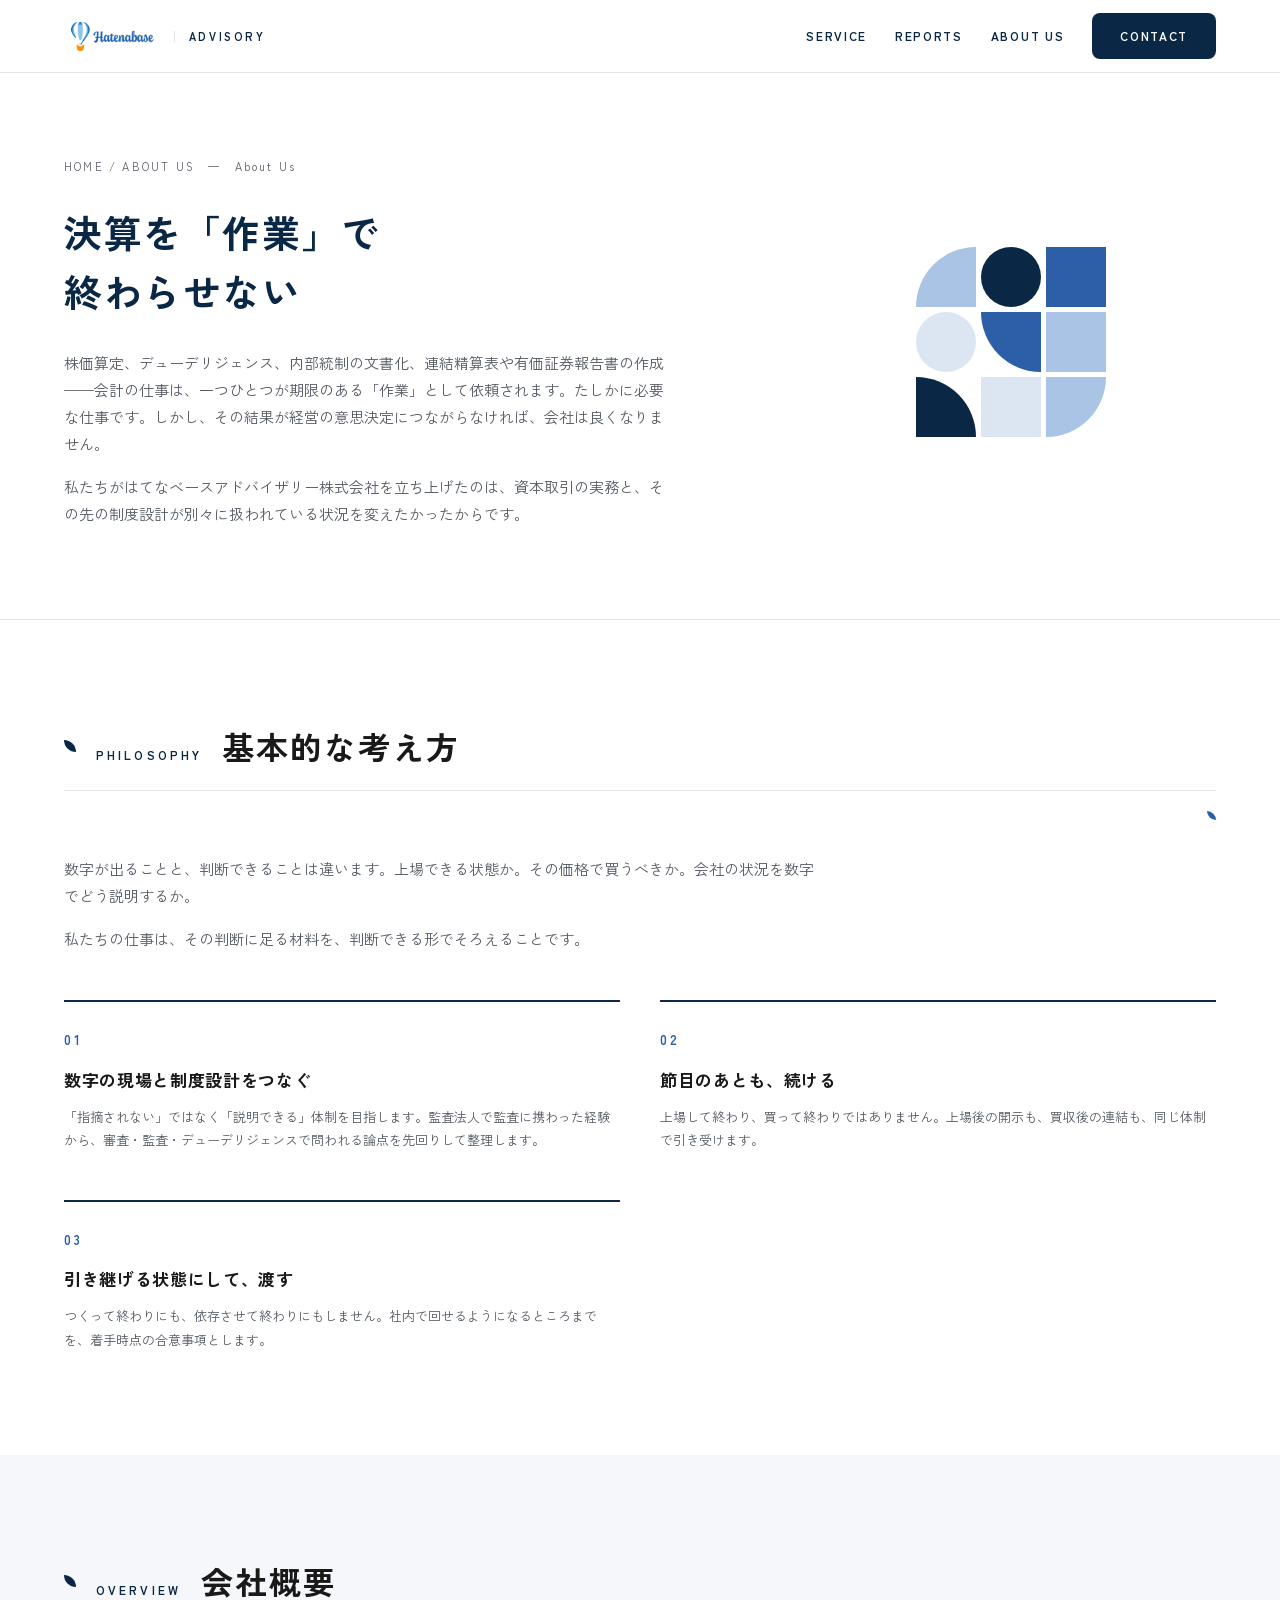
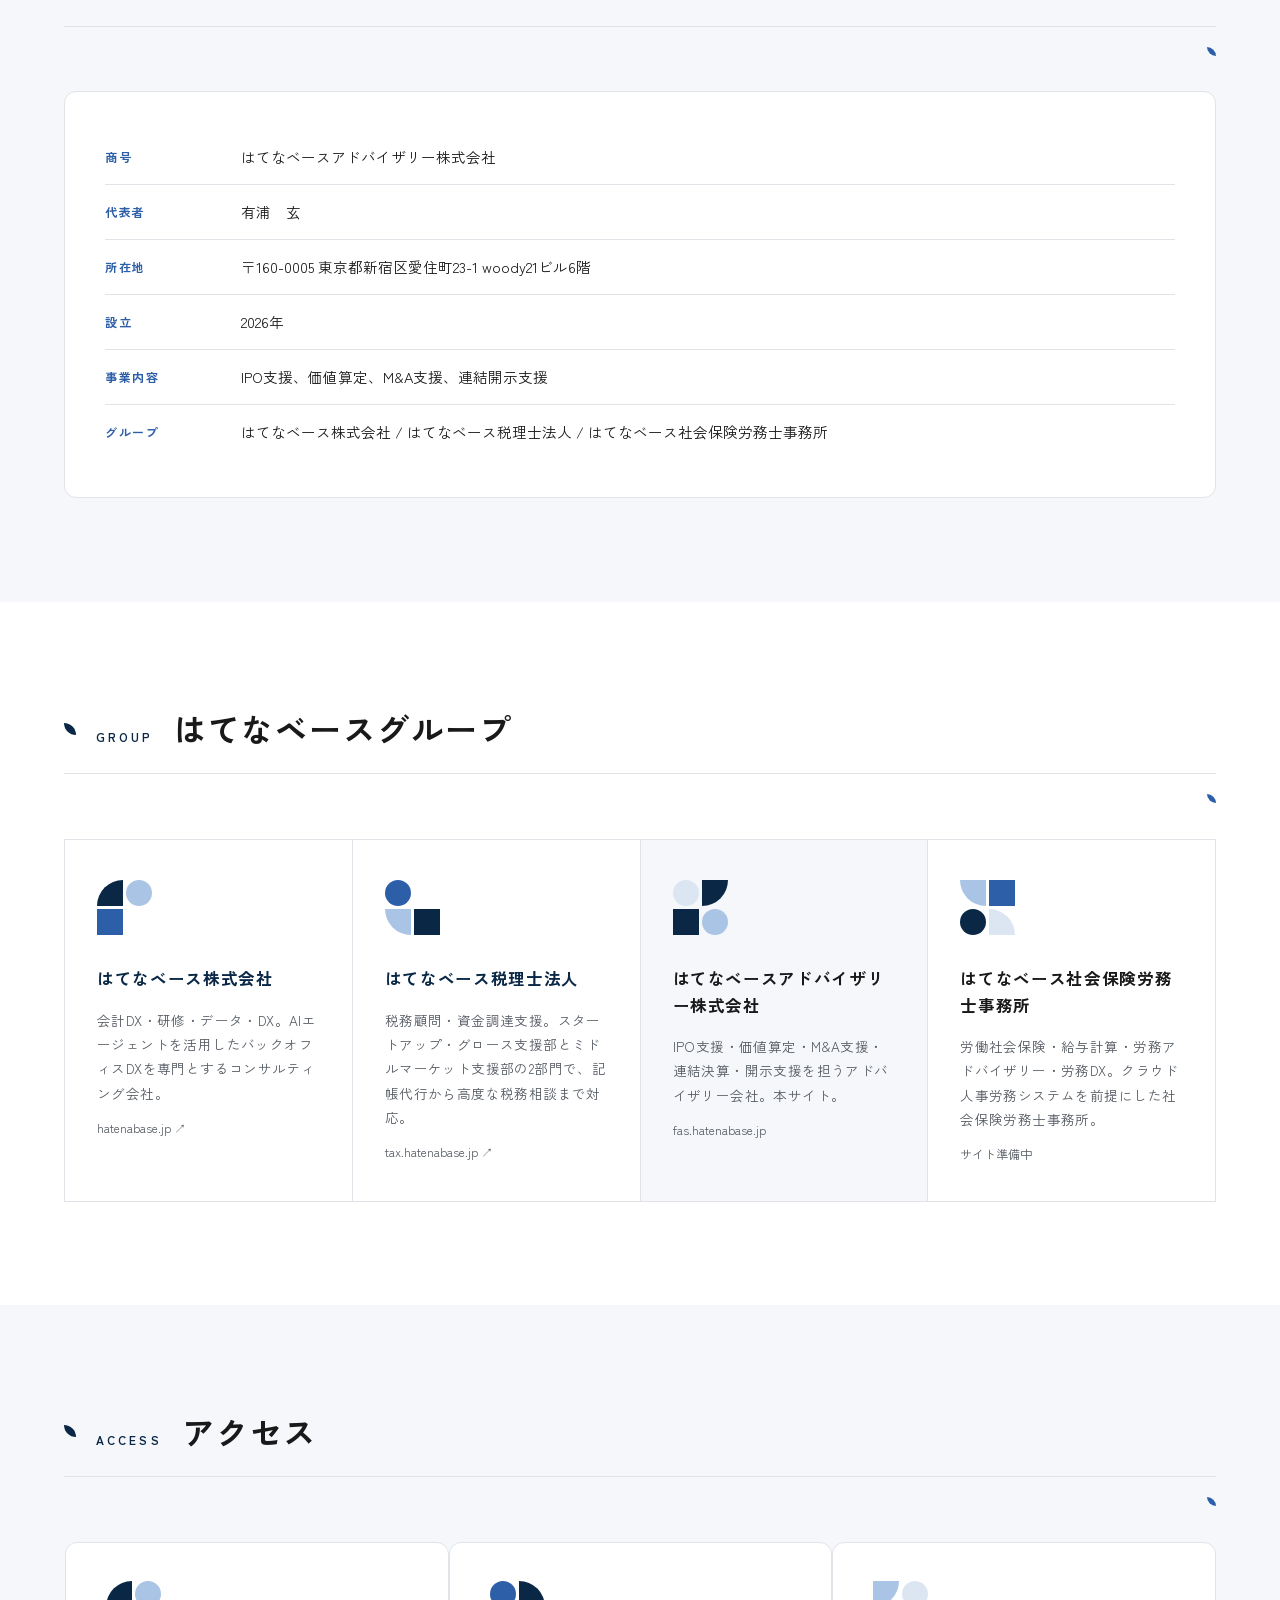
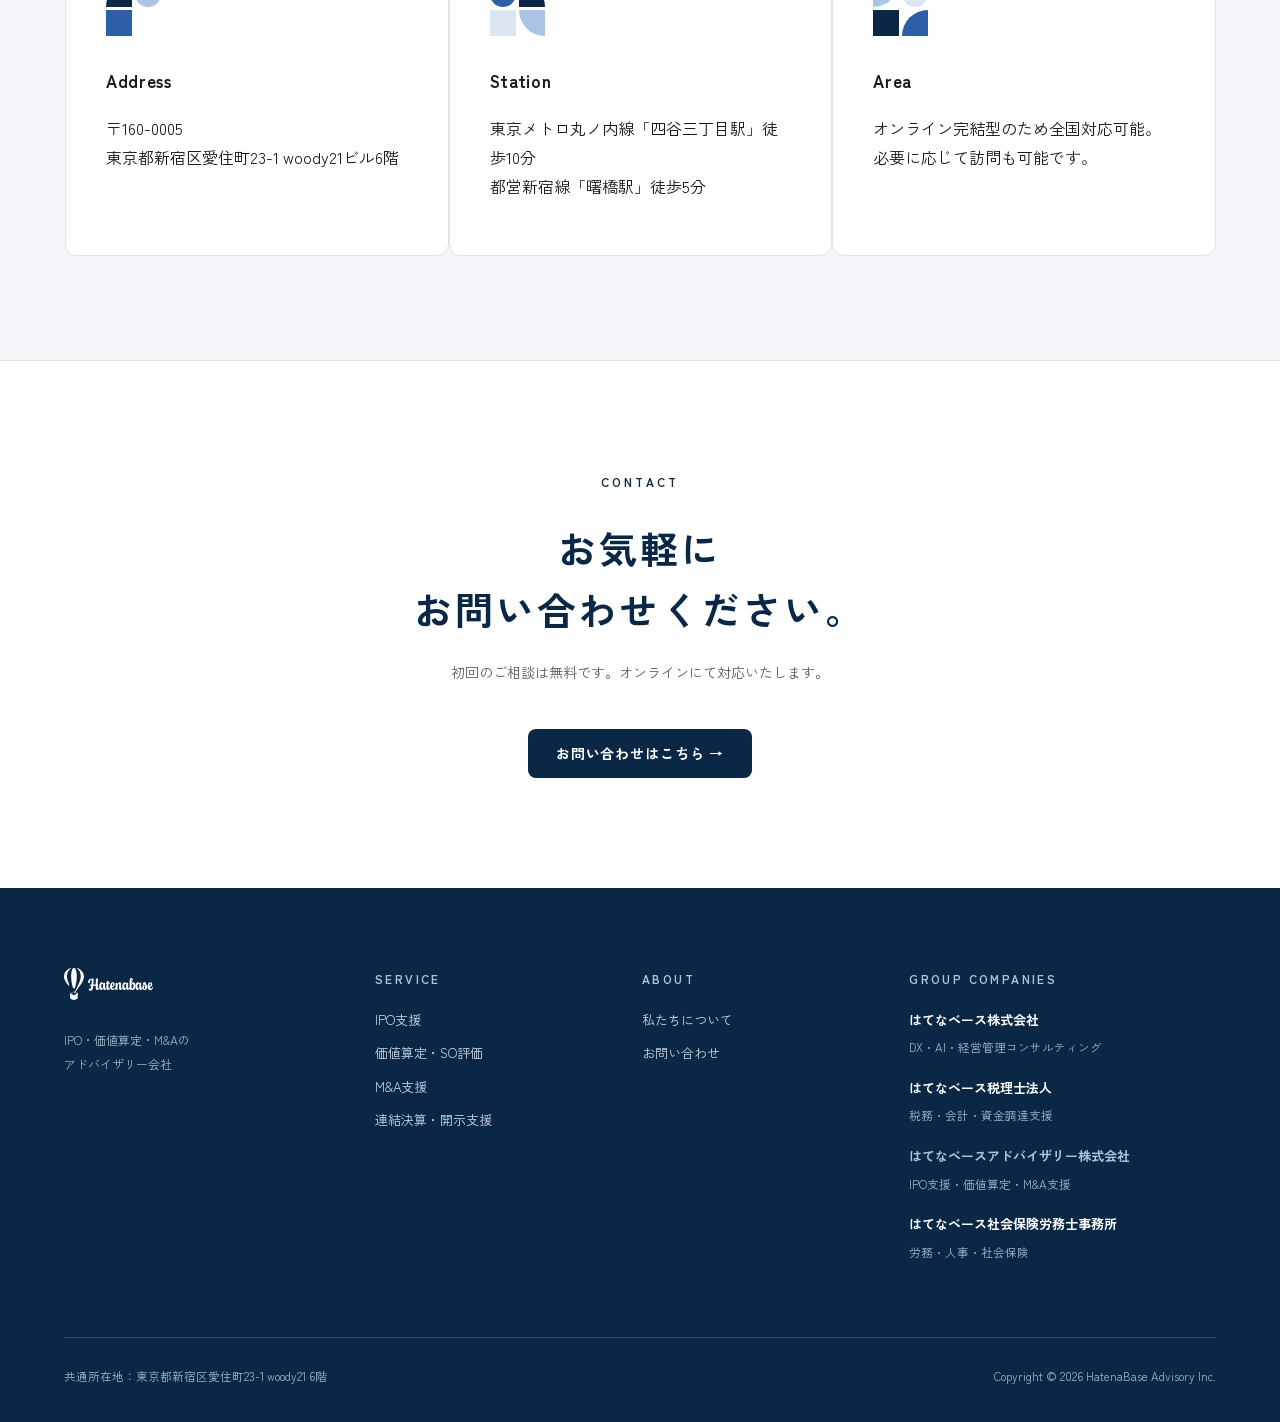
==== about-us.html @ 90e1de5c "feat: 有浦さんフィードバック反映（4サービスライン・連結決算・会社概要・基本的な考え方）" ====
<!DOCTYPE html>
<html lang="ja">
<head>
  <meta charset="UTF-8">
  <meta name="viewport" content="width=device-width, initial-scale=1.0">
  <meta name="robots" content="noindex,nofollow">
  <link rel="icon" type="image/png" sizes="32x32" href="assets/favicon-32.png">
  <link rel="icon" type="image/png" sizes="192x192" href="assets/favicon-192.png">
  <link rel="apple-touch-icon" href="assets/apple-touch-icon.png">
  <title>私たちについて｜はてなベースアドバイザリー株式会社</title>
  <meta name="description" content="はてなベースアドバイザリー株式会社の基本的な考え方・会社概要・グループ構成。決算を「作業」で終わらせず、数字の現場と制度設計をつなぐアドバイザリー会社です。">
  <link rel="preconnect" href="https://fonts.googleapis.com">
  <link rel="preconnect" href="https://fonts.gstatic.com" crossorigin>
  <link href="https://fonts.googleapis.com/css2?family=Zen+Kaku+Gothic+New:wght@400;500;700&display=swap" rel="stylesheet">
  <link rel="stylesheet" href="assets/tax-geo.css">
  <link rel="stylesheet" href="assets/fas.css">
</head>
<body>
<a class="skip" href="#main">本文へスキップ</a>
<header class="hd"><div class="wrap hdw"><a class="hbrand" href="top.html"><img class="hlogo" src="assets/images/hatenabase-logo.png" alt="Hatenabase"><span class="hsub">ADVISORY</span></a><nav class="nav"><a href="service.html">SERVICE</a><a href="/reports/">REPORTS</a><a href="about-us.html">ABOUT US</a><a class="cta" href="contact.html">CONTACT</a></nav></div></header>
<main id="main">
<section class="phero"><div class="wrap pherog"><div><div class="crumb">HOME / ABOUT US　—　About Us</div><h1>決算を「作業」で<br>終わらせない</h1><p>株価算定、デューデリジェンス、内部統制の文書化、連結精算表や有価証券報告書の作成——会計の仕事は、一つひとつが期限のある「作業」として依頼されます。たしかに必要な仕事です。しかし、その結果が経営の意思決定につながらなければ、会社は良くなりません。</p><p style="margin-bottom:0">私たちがはてなベースアドバイザリー株式会社を立ち上げたのは、資本取引の実務と、その先の制度設計が別々に扱われている状況を変えたかったからです。</p></div><div class="art3"><i class="s tl"></i><i class="n o"></i><i class="b"></i><i class="p o"></i><i class="b bl"></i><i class="s"></i><i class="n tr"></i><i class="p"></i><i class="s br"></i></div></div></section>

<section class="sec" id="philosophy"><div class="wrap"><div class="sh"><span class="leaf"></span><span class="en">PHILOSOPHY</span><h2>基本的な考え方</h2><span class="rleaf"></span></div><p class="lead" style="margin-bottom:16px">数字が出ることと、判断できることは違います。上場できる状態か。その価格で買うべきか。会社の状況を数字でどう説明するか。</p><p class="lead">私たちの仕事は、その判断に足る材料を、判断できる形でそろえることです。</p><div class="flgrid g2"><div class="fl"><div class="fln">01</div><h3>数字の現場と制度設計をつなぐ</h3><p>「指摘されない」ではなく「説明できる」体制を目指します。監査法人で監査に携わった経験から、審査・監査・デューデリジェンスで問われる論点を先回りして整理します。</p></div><div class="fl"><div class="fln">02</div><h3>節目のあとも、続ける</h3><p>上場して終わり、買って終わりではありません。上場後の開示も、買収後の連結も、同じ体制で引き受けます。</p></div><div class="fl"><div class="fln">03</div><h3>引き継げる状態にして、渡す</h3><p>つくって終わりにも、依存させて終わりにもしません。社内で回せるようになるところまでを、着手時点の合意事項とします。</p></div></div></div></section>

<section class="sec secsub" id="overview"><div class="wrap">
<div class="sh"><span class="leaf"></span><span class="en">OVERVIEW</span><h2>会社概要</h2><span class="rleaf"></span></div>
<div class="tk"><dl class="ovl">
<div><dt>商号</dt><dd>はてなベースアドバイザリー株式会社</dd></div>
<div><dt>代表者</dt><dd>有浦　玄</dd></div>
<div><dt>所在地</dt><dd>〒160-0005 東京都新宿区愛住町23-1 woody21ビル6階</dd></div>
<div><dt>設立</dt><dd>2026年</dd></div>
<div><dt>事業内容</dt><dd>IPO支援、価値算定、M&amp;A支援、連結開示支援</dd></div>
<div><dt>グループ</dt><dd>はてなベース株式会社 / はてなベース税理士法人 / はてなベース社会保険労務士事務所</dd></div>
</dl></div>
</div></section>

<section class="sec" id="group"><div class="wrap"><div class="sh"><span class="leaf"></span><span class="en">GROUP</span><h2>はてなベースグループ</h2><span class="rleaf"></span></div><div class="fgrid"><a class="fc" href="https://hatenabase.jp/" target="_blank" rel="noopener"><span class="geo"><i class="n tl"></i><i class="s o"></i><i class="b"></i><i></i></span><h3>はてなベース株式会社</h3><p>会計DX・研修・データ・DX。AIエージェントを活用したバックオフィスDXを専門とするコンサルティング会社。</p><span class="note">hatenabase.jp ↗</span></a><a class="fc" href="https://tax.hatenabase.jp/" target="_blank" rel="noopener"><span class="geo"><i class="b o"></i><i></i><i class="s bl"></i><i class="n"></i></span><h3>はてなベース税理士法人</h3><p>税務顧問・資金調達支援。スタートアップ・グロース支援部とミドルマーケット支援部の2部門で、記帳代行から高度な税務相談まで対応。</p><span class="note">tax.hatenabase.jp ↗</span></a><div class="fc" style="background:var(--sub)"><span class="geo"><i class="p o"></i><i class="n br"></i><i class="n"></i><i class="s o"></i></span><h3>はてなベースアドバイザリー株式会社</h3><p>IPO支援・価値算定・M&amp;A支援・連結決算・開示支援を担うアドバイザリー会社。本サイト。</p><span class="note">fas.hatenabase.jp</span></div><div class="fc"><span class="geo"><i class="s bl"></i><i class="b"></i><i class="n o"></i><i class="p tr"></i></span><h3>はてなベース社会保険労務士事務所</h3><p>労働社会保険・給与計算・労務アドバイザリー・労務DX。クラウド人事労務システムを前提にした社会保険労務士事務所。</p><span class="note">サイト準備中</span></div></div></div></section>

<section class="sec secsub" id="access"><div class="wrap">
<div class="sh"><span class="leaf"></span><span class="en">ACCESS</span><h2>アクセス</h2><span class="rleaf"></span></div>
<div class="agrid">
<div class="tk"><span class="geo"><i class="n tl"></i><i class="s o"></i><i class="b"></i><i></i></span><h3>Address</h3><p>〒160-0005<br>東京都新宿区愛住町23-1 woody21ビル6階</p></div>
<div class="tk"><span class="geo"><i class="b o"></i><i class="n tr"></i><i class="p"></i><i class="s bl"></i></span><h3>Station</h3><p>東京メトロ丸ノ内線「四谷三丁目駅」徒歩10分<br>都営新宿線「曙橋駅」徒歩5分</p></div>
<div class="tk"><span class="geo"><i class="s br"></i><i class="p o"></i><i class="n"></i><i class="b tl"></i></span><h3>Area</h3><p>オンライン完結型のため全国対応可能。必要に応じて訪問も可能です。</p></div>
</div>
</div></section>

<section class="cband" id="contact" style="border-top:1px solid var(--line)"><span class="en">CONTACT</span><h2>お気軽に<br>お問い合わせください。</h2><p>初回のご相談は無料です。オンラインにて対応いたします。</p><a class="cta" href="contact.html">お問い合わせはこちら →</a></section>
</main>
<footer class="ft"><div class="wrap"><div class="ftg"><div><img class="ftlogo" src="assets/images/hatenabase-logo-white.svg" alt="Hatenabase"><div class="ftsub">IPO・価値算定・M&amp;Aの<br>アドバイザリー会社</div></div><div><div class="fth">SERVICE</div><div class="ftcol"><a href="service.html#ipo">IPO支援</a><a href="service.html#valuation">価値算定・SO評価</a><a href="service.html#ma">M&amp;A支援</a><a href="service.html#disclosure">連結決算・開示支援</a></div></div><div><div class="fth">ABOUT</div><div class="ftcol"><a href="about-us.html">私たちについて</a><a href="contact.html">お問い合わせ</a></div></div><div><div class="fth">GROUP COMPANIES</div><div class="gco"><a href="https://hatenabase.jp/" target="_blank" rel="noopener"><b>はてなベース株式会社</b></a><span>DX・AI・経営管理コンサルティング</span></div><div class="gco"><a href="https://tax.hatenabase.jp/" target="_blank" rel="noopener"><b>はてなベース税理士法人</b></a><span>税務・会計・資金調達支援</span></div><div class="gco cur"><b>はてなベースアドバイザリー株式会社</b><span>IPO支援・価値算定・M&amp;A支援</span></div><div class="gco"><a href="https://sr.hatenabase.jp/" target="_blank" rel="noopener"><b>はてなベース社会保険労務士事務所</b></a><span>労務・人事・社会保険</span></div></div></div><div class="ftbtm"><span>共通所在地：東京都新宿区愛住町23-1 woody21 6階</span><span>Copyright © 2026 HatenaBase Advisory Inc.</span></div></div></footer>
</body>
</html>
---- assets/tax-geo.css ----
/* tax-site: 幾何学デザイン統合スタイル (Issue #2 / Claude Design)
 * ビルド入力。scripts/convert.py が tax-pages/assets/tax-geo.css へコピーする。
 * 元は redesign/tax-geo.css（下層4枚用）+ geo-top.html インライン style（トップ専用クラス）を統合。
 * 命名衝突は tax-geo.css 側の値に統一。heroDark / cardStyle バリアント（.herodark/.fshadow）は不採用のため持ち込まない。
 */
*,*::before,*::after{box-sizing:border-box}
:root{--navy:#0A2846;--blu:#2D5FA8;--sky:#A9C4E4;--pale:#DCE6F2;--ink:#191919;--mute:#555B63;--line:#E0E4E8;--sub:#F5F7FA}
body{margin:0;font-family:'Zen Kaku Gothic New','Hiragino Kaku Gothic ProN','Noto Sans JP',sans-serif;color:var(--ink);background:#fff;line-height:1.8;-webkit-font-smoothing:antialiased}
a{color:var(--navy);text-decoration:none}
a:hover{color:var(--blu)}
a:focus-visible,summary:focus-visible,.cta:focus-visible{outline:2px solid var(--blu);outline-offset:2px;border-radius:2px}
.skip{position:absolute;left:-9999px;top:0;background:var(--navy);color:#fff;padding:10px 18px;z-index:100;border-radius:0 0 8px 0}
.skip:focus{left:0;color:#fff}
.wrap{max-width:1200px;margin:0 auto;padding:0 24px}
.sec{padding:104px 0}
.secsub{background:var(--sub)}
.sh{display:flex;align-items:baseline;gap:20px;border-bottom:1px solid var(--line);padding-bottom:22px;margin-bottom:64px;position:relative}
.leaf{width:12px;height:12px;background:var(--navy);border-radius:0 100% 0 100%;align-self:center;flex-shrink:0}
.en{font-size:12px;letter-spacing:.26em;font-weight:700;color:var(--navy)}
.sh h2{margin:0;font-size:32px;font-weight:700;letter-spacing:.06em;line-height:1.4}
.rleaf{position:absolute;right:0;bottom:-30px;width:9px;height:9px;background:var(--blu);border-radius:0 100% 0 100%}
.geo{display:grid;grid-template-columns:26px 26px;grid-template-rows:26px 26px;gap:3px;margin-bottom:30px}
.geo i{display:block}
.gl{grid-template-columns:34px 34px;grid-template-rows:34px 34px}
.gl i{width:34px;height:34px}
.n{background:var(--navy)}.b{background:var(--blu)}.s{background:var(--sky)}.p{background:var(--pale)}
.o{border-radius:50%}.tl{border-radius:100% 0 0 0}.tr{border-radius:0 100% 0 0}.bl{border-radius:0 0 0 100%}.br{border-radius:0 0 100% 0}
.hd{position:sticky;top:0;background:rgba(255,255,255,.92);backdrop-filter:blur(8px);border-bottom:1px solid var(--line);z-index:50}
.hdw{display:flex;align-items:center;justify-content:space-between;height:72px}
.hlogo{height:34px;display:block}
.nav{display:flex;align-items:center;gap:28px}
.nav a{font-size:12px;letter-spacing:.14em;font-weight:700}
.cta{display:inline-block;background:var(--navy);color:#fff;font-weight:700;border-radius:8px;padding:12px 28px;font-size:14px;letter-spacing:.06em;transition:transform .2s,box-shadow .2s}
.cta:hover{color:#fff;transform:translateY(-2px);box-shadow:0 4px 12px rgba(10,40,70,.25)}
.tcta{font-weight:700;font-size:14px;letter-spacing:.04em;display:inline-flex;align-items:center;gap:8px}
.tcta em{font-style:normal;transition:transform .2s}
.tcta:hover em{transform:translateX(4px)}
.phero{padding:84px 0 92px;border-bottom:1px solid var(--line)}
.pherog{display:grid;grid-template-columns:1.25fr .75fr;gap:56px;align-items:center}
.crumb{font-size:11px;letter-spacing:.2em;color:var(--mute);margin-bottom:26px}
.phero h1{font-size:38px;font-weight:700;line-height:1.55;letter-spacing:.04em;margin:0 0 28px;color:var(--navy)}
.phero p{font-size:15px;color:var(--mute);margin:0 0 16px;max-width:600px}
.art3{display:grid;grid-template-columns:repeat(3,60px);grid-template-rows:repeat(3,60px);gap:5px;justify-content:center}
.art3 i{display:block}
.fgrid{display:grid;grid-template-columns:repeat(4,1fr);padding:1px 0 0 1px}
.fgrid3{grid-template-columns:repeat(3,1fr)}
.fc{border:1px solid var(--line);margin:0 0 -1px -1px;padding:40px 32px 36px;background:#fff}
.fc h3{margin:0 0 16px;font-size:16.5px;font-weight:700;line-height:1.6;letter-spacing:.04em}
.fc p{margin:0;font-size:13.5px;color:var(--mute);letter-spacing:.03em}
.fc .note{display:block;margin-top:12px}
.flgrid{display:grid;grid-template-columns:repeat(4,1fr);gap:32px}
.g2{grid-template-columns:1fr 1fr;gap:48px 40px}
.fl{border-top:2px solid var(--navy);padding-top:26px}
.fln{font-size:13px;letter-spacing:.2em;font-weight:700;color:var(--blu);margin-bottom:14px}
.fl h3{margin:0 0 12px;font-size:17px;font-weight:700;letter-spacing:.04em;line-height:1.6}
.fl p{margin:0;font-size:13px;color:var(--mute)}
.note{font-size:12px;color:var(--mute)}
.lead{font-size:15px;color:var(--mute);margin:0 0 48px;max-width:760px}
.tbl{width:100%;border-collapse:collapse}
.tbl th{background:var(--navy);color:#fff;font-weight:700;padding:14px 22px;text-align:left;font-size:13px;letter-spacing:.1em}
.tbl td{border:1px solid var(--line);padding:16px 22px;font-size:14px;background:#fff}
.tbl td b{color:var(--navy)}
.faqi{border:1px solid var(--line);border-radius:10px;margin-bottom:14px;background:#fff}
.faqi summary{cursor:pointer;font-weight:700;padding:20px 24px;font-size:15px;letter-spacing:.03em;list-style:none;display:flex;gap:14px;align-items:baseline}
.faqi summary::-webkit-details-marker{display:none}
.faqi summary::before{content:"Q";color:var(--blu);font-weight:700;flex-shrink:0}
.faqi div{padding:0 24px 22px 51px;font-size:13.5px;color:var(--mute)}
.faqi div p{margin:0 0 10px}
.faqi ul{margin:8px 0;padding-left:20px}
.pgrid{display:grid;grid-template-columns:repeat(3,1fr);gap:16px}
.pi{border:1px solid var(--line);border-radius:10px;background:#fff;padding:24px 26px;font-size:14px;font-weight:500;display:flex;gap:14px;align-items:center;letter-spacing:.03em}
.pi .leaf{width:10px;height:10px}
.chips{display:flex;flex-wrap:wrap;gap:10px}
.chip{border:1px solid var(--line);border-radius:6px;padding:8px 18px;font-size:13px;background:#fff;letter-spacing:.04em}
.chip.dk{border-color:var(--navy);color:var(--navy);font-weight:700}
.team{display:grid;grid-template-columns:repeat(3,1fr);gap:28px}
.tm{border:1px solid var(--line);border-radius:12px;background:#fff;padding:40px 30px 34px;text-align:center}
.tm h3{font-size:17px;font-weight:700;margin:20px 0 2px;letter-spacing:.06em}
.tm .enm{font-size:11px;letter-spacing:.16em;color:var(--mute)}
.tm .ro{font-size:12px;color:var(--blu);letter-spacing:.06em;font-weight:700;margin-top:10px}
.tm .co{font-size:11.5px;color:var(--mute)}
.tm p{text-align:left;font-size:12.5px;color:var(--mute);margin:18px 0 0}
.sgrid{display:grid;grid-template-columns:repeat(3,1fr);gap:24px;margin-bottom:24px}
.sc{border:1px solid var(--line);background:#fff;border-radius:12px;padding:38px 32px;display:flex;flex-direction:column;transition:transform .2s,box-shadow .2s}
a.sc:hover{transform:translateY(-2px);box-shadow:0 4px 16px rgba(10,40,70,.1)}
.snum{font-size:12px;letter-spacing:.22em;font-weight:700;color:var(--blu);margin-bottom:20px}
.sc h3{margin:0 0 14px;font-size:18px;font-weight:700;line-height:1.55;letter-spacing:.04em;color:var(--navy)}
.sc p{margin:0 0 22px;font-size:13.5px;color:var(--mute);flex:1}
.rm{font-size:12px;letter-spacing:.18em;font-weight:700;color:var(--navy)}
.ctag{display:inline-block;border:1px solid var(--navy);color:var(--navy);border-radius:4px;font-size:11px;padding:2px 12px;margin:0 6px 8px 0;font-weight:700;letter-spacing:.06em}
.two{display:grid;grid-template-columns:1fr 1fr;gap:28px;margin-bottom:28px}
.tk{border:1px solid var(--line);border-radius:12px;padding:38px 40px;background:#fff}
.tk .en{display:block;margin-bottom:8px}
.tk h3{margin:0 0 18px;font-size:17px;font-weight:700;letter-spacing:.04em}
.tk ul{margin:0;padding-left:20px;font-size:13.5px;color:var(--mute)}
.tk li{margin-bottom:8px}
.cband{text-align:center;padding:110px 24px}
.cband .en{display:block;margin-bottom:26px}
.cband h2{font-size:38px;font-weight:700;letter-spacing:.08em;line-height:1.6;margin:0 0 20px;color:var(--navy)}
.cband p{color:var(--mute);font-size:14px;margin:0 0 44px}
.ft{background:var(--navy);color:#fff;padding:80px 0 36px}
.ft a{color:#C6D4E4;font-size:13px}
.ft a:hover{color:#fff}
.ftg{display:grid;grid-template-columns:1.2fr 1fr 1fr 1.4fr;gap:48px;padding-bottom:56px;border-bottom:1px solid rgba(255,255,255,.16)}
.fth{font-size:12px;letter-spacing:.2em;font-weight:700;color:var(--sky);margin-bottom:18px}
.ftcol{display:flex;flex-direction:column;gap:10px}
.gco{margin-bottom:16px}
.gco b{display:block;font-size:13px;font-weight:700}
.gco span{font-size:11.5px;color:#9FB4CB}
.ftlogo{height:32px;filter:brightness(0) invert(1);margin-bottom:20px}
.ftbtm{display:flex;justify-content:space-between;align-items:center;padding-top:28px;font-size:11.5px;color:#9FB4CB;flex-wrap:wrap;gap:8px}

/* ── トップページ専用クラス（geo-top.html インライン style より統合） ── */
.hero{padding:96px 0 110px;border-bottom:1px solid var(--line)}
.herog{display:grid;grid-template-columns:1.2fr .8fr;gap:64px;align-items:center}
.hero h1{font-size:44px;font-weight:700;line-height:1.5;letter-spacing:.04em;margin:0 0 32px;color:var(--navy)}
.hero p{font-size:15px;color:var(--mute);margin:0 0 18px;max-width:560px}
.heroart{display:grid;grid-template-columns:repeat(4,72px);grid-template-rows:repeat(4,72px);gap:6px;justify-content:center}
.heroart i{display:block}
.agrid{display:grid;grid-template-columns:repeat(3,1fr);padding:1px 0 0 1px}
.ac2{border:1px solid var(--line);margin:0 0 -1px -1px;padding:56px 32px;background:#fff;text-align:center}
.ac2 .geo{margin:0 auto 26px;justify-content:center}
.ac2 h3{margin:0 0 14px;font-size:18px;font-weight:700;letter-spacing:.06em}
.ac2 p{margin:0;font-size:13.5px;color:var(--mute);text-align:left}
.oth{border:1px solid var(--line);border-radius:12px;background:#fff;padding:36px 40px;display:flex;align-items:center;gap:36px}
.oth h3{margin:0 0 8px;font-size:17px;font-weight:700;letter-spacing:.04em}
.oth p{margin:0;font-size:13.5px;color:var(--mute)}
.vgrid{display:grid;grid-template-columns:1fr 1fr;gap:32px}
.vc{border:1px solid var(--line);border-radius:12px;overflow:hidden;background:#fff}
.vbody{padding:32px 36px 36px}
.vtag{font-size:11px;letter-spacing:.14em;color:var(--mute);margin-bottom:6px}
.vc h3{margin:0 0 16px;font-size:18px;font-weight:700;letter-spacing:.04em}
.vc p{margin:0 0 20px;font-size:13.5px;color:var(--mute)}
.vimg{height:240px;background:var(--pale)}

/* ── 実装上の必須修正（プレビューには無い。§9 で申告） ── */
section[id]{scroll-margin-top:88px}
/* カード等が縮小時に内容ではみ出さないよう、grid/flex 子のはみ出しを許容 */
.fc,.sc,.fl,.tm,.pi,.chip,.vc,.tk,.oth,.ac2{min-width:0}

/* タブレット（≤960px）: 多カラムを2カラムへ。インライン指定の3/4列も追随させる */
@media(max-width:960px){
  .herog,.pherog{grid-template-columns:1fr}
  .heroart,.art3{display:none}
  .fgrid,.fgrid3,.flgrid,.pgrid,.team,.sgrid,.agrid{grid-template-columns:1fr 1fr}
  .two,.vgrid{grid-template-columns:1fr}
  .ftg{grid-template-columns:1fr 1fr}
  [style*="repeat(3,1fr)"],[style*="repeat(4,1fr)"]{grid-template-columns:1fr 1fr!important}
}
/* モバイル（≤767px）: 全グリッド1カラム。ナビはリンクを消さず折返して全リンク維持 */
@media(max-width:767px){
  .fgrid,.fgrid3,.flgrid,.pgrid,.team,.sgrid,.agrid,.g2,.two,.vgrid,.ftg{grid-template-columns:1fr}
  [style*="repeat(3,1fr)"],[style*="repeat(4,1fr)"]{grid-template-columns:1fr!important}
  .hdw{height:auto;flex-wrap:wrap;padding:12px 0;gap:10px}
  .nav{width:100%;flex-wrap:wrap;gap:14px 18px}
  .sec{padding:64px 0}
  .sh{margin-bottom:40px}
  .sh h2{font-size:26px}
  .hero{padding:56px 0 64px}
  .hero h1{font-size:32px}
  .phero{padding:48px 0 56px}
  .phero h1{font-size:28px}
  .cband{padding:72px 20px}
  .cband h2{font-size:28px}
  .fgrid .fc,.agrid .ac2{margin:0 0 -1px 0}
}

/* ---- お問い合わせフォーム (#6 /contact/) ---- */
#hb-tax-contact-form .cfitem{margin-bottom:22px}
#hb-tax-contact-form .cflabel{display:block;font-size:13px;font-weight:700;color:var(--navy);margin-bottom:8px}
#hb-tax-contact-form .cfreq{font-style:normal;font-size:10.5px;color:#fff;background:var(--blu);border-radius:4px;padding:1px 8px;margin-left:8px;vertical-align:1px}
#hb-tax-contact-form input[type="text"],#hb-tax-contact-form input[type="email"],#hb-tax-contact-form input[type="tel"],#hb-tax-contact-form select,#hb-tax-contact-form textarea{width:100%;box-sizing:border-box;border:1px solid var(--line);border-radius:8px;padding:12px 14px;font-size:15px;font-family:inherit;color:var(--ink);background:#fff}
#hb-tax-contact-form input:focus,#hb-tax-contact-form select:focus,#hb-tax-contact-form textarea:focus{outline:2px solid var(--blu);outline-offset:1px;border-color:var(--blu)}
#hb-tax-contact-form .cfagree{margin:28px 0}
#hb-tax-contact-form .cfprivacy{font-size:12.5px;color:var(--mute);max-height:180px;overflow-y:auto;padding:12px 16px;background:var(--sub);border-radius:8px}
#hb-tax-contact-form .cfcheck{display:flex;align-items:center;gap:10px;font-size:14px;font-weight:700;color:var(--navy);margin-top:14px;cursor:pointer}
#hb-tax-contact-form .cfcheck input{width:18px;height:18px;accent-color:var(--navy)}
#hb-tax-contact-form .cfmsg{min-height:1.5em;font-size:14px;font-weight:700;margin:0 0 16px}
#hb-tax-contact-form .cfmsg.ok{color:#1B7F4B}
#hb-tax-contact-form .cfmsg.ng{color:#B3261E}
#hb-tax-contact-form button.cta{border:none;cursor:pointer;font-family:inherit;width:100%;text-align:center;font-size:15px;padding:16px 28px}
#hb-tax-contact-form button.cta:disabled{opacity:.5;transform:none;box-shadow:none;cursor:default}

/* ---- 事務所概要・メンバー (#7 /about-us/) ---- */
.ovl{margin:0}
.ovl>div{display:grid;grid-template-columns:120px 1fr;gap:16px;padding:14px 0;border-bottom:1px solid var(--line)}
.ovl>div:last-child{border-bottom:none}
.ovl dt{font-size:12px;letter-spacing:.14em;font-weight:700;color:var(--blu);padding-top:2px}
.ovl dd{margin:0;font-size:14.5px}
.tm .tmimg{width:120px;height:120px;margin:0 auto 18px}
.tm h3{margin:0 0 2px;font-size:18px;letter-spacing:.06em;color:var(--navy)}
.tm .tmen{font-size:11px;letter-spacing:.22em;color:var(--mute);margin-bottom:8px}
.tm .tmrole{font-size:12.5px;font-weight:700;color:var(--blu);margin-bottom:14px}
.tm p{margin:0;font-size:13px;color:var(--mute);text-align:left}
@media(max-width:767px){ .ovl>div{grid-template-columns:1fr;gap:2px} }
#hb-tax-contact-form .cfhp{position:absolute;left:-9999px;top:-9999px;height:0;overflow:hidden}
---- assets/fas.css ----
/* fas-site: fas.hatenabase.jp 向けの差分スタイル。tax-geo.css の後に読み込む。
 * トークン・コンポーネントは tax-geo.css をそのまま使い、ここには FAS サイト固有の追加だけを置く。 */
.hbrand{display:flex;align-items:center}
.hsub{font-size:11px;letter-spacing:.24em;font-weight:700;color:var(--navy);margin-left:14px;padding-left:14px;border-left:1px solid var(--line);line-height:1}
.sgrid2{grid-template-columns:1fr 1fr}
.fgrid2{grid-template-columns:1fr 1fr}
.svc{padding:96px 0;border-bottom:1px solid var(--line)}
.svc .lead{margin-bottom:40px}
.svc .snum{margin-bottom:12px}
.svc h2{margin:0 0 20px;font-size:30px;font-weight:700;letter-spacing:.06em;line-height:1.4;color:var(--navy)}
.svcg{display:grid;grid-template-columns:1fr 2fr;gap:56px;align-items:start}
.svcg .geo{margin-bottom:18px}
.svcg .tcta{margin-top:8px}
.tbd{display:inline-block;font-size:10.5px;color:#fff;background:#B3261E;border-radius:4px;padding:1px 8px;margin-left:8px;vertical-align:2px;letter-spacing:.06em;font-weight:700;font-style:normal}
.ftsub{font-size:12px;color:#9FB4CB;line-height:2}
.gco.cur b{color:var(--sky)}
@media(max-width:960px){.svcg{grid-template-columns:1fr;gap:28px}}
@media(max-width:767px){.sgrid2,.fgrid2{grid-template-columns:1fr}.svc{padding:64px 0}.svc h2{font-size:24px}.hsub{margin-left:10px;padding-left:10px}}

/* ---- プレビュー一覧（index.html）専用 ---- */
.pvlist{display:grid;grid-template-columns:1fr 1fr;gap:20px;margin-bottom:56px}
.pv{border:1px solid var(--line);border-radius:12px;background:#fff;padding:28px 30px;display:block}
.pv .snum{margin-bottom:10px}
.pv h3{margin:0 0 8px;font-size:18px;font-weight:700;letter-spacing:.04em;color:var(--navy)}
.pv p{margin:0;font-size:13px;color:var(--mute)}
.pvnote{border:1px solid var(--line);border-radius:12px;background:var(--sub);padding:28px 32px;font-size:13.5px;color:var(--mute)}
.pvnote h3{margin:0 0 12px;font-size:15px;color:var(--navy);letter-spacing:.04em}
.pvnote ul{margin:0;padding-left:20px}
.pvnote li{margin-bottom:6px}
@media(max-width:767px){.pvlist{grid-template-columns:1fr}}

/* --- 調査レポート（/reports/。WordPress 側のみで表示する） ---------------- */
.replist{list-style:none;margin:0;padding:0}
.repitem{padding:28px 0;border-bottom:1px solid var(--line)}
.repitem h2{font-size:21px;line-height:1.6;margin:10px 0 8px}
.repitem h2 a{color:var(--navy);text-decoration:none}
.repitem h2 a:hover{color:var(--blu)}
.repitem p{font-size:14.5px;line-height:1.9;color:var(--mute);margin:0;max-width:52em}
.repmeta{display:flex;flex-wrap:wrap;gap:14px;align-items:center;font-size:12px;color:var(--mute)}
.repcat{color:var(--blu);border:1px solid var(--blu);padding:2px 9px;font-size:10.5px;letter-spacing:.1em}
.replead{font-size:17px;line-height:2;color:var(--navy);border-left:3px solid var(--blu);padding-left:20px;margin-bottom:36px}
.repcontent h2{font-size:24px;line-height:1.6;margin:48px 0 16px;padding-top:16px;border-top:1px solid var(--line)}
.repcontent h3{font-size:17px;margin:28px 0 10px}
.repcontent li{font-size:15px;line-height:1.95;margin-bottom:8px}
.repcontent a{color:var(--blu);word-break:break-all}
.repscroll{overflow-x:auto;margin:22px 0 30px}
.reptbl{width:100%;border-collapse:collapse;font-size:14px;min-width:520px}
.reptbl th,.reptbl td{text-align:left;vertical-align:top;padding:12px 16px;border-bottom:1px solid var(--line);line-height:1.7}
.reptbl thead th{background:var(--sub);border-top:1px solid var(--line);color:var(--navy);white-space:nowrap}
.repdisc{margin-top:44px;padding-top:18px;border-top:1px solid var(--line);font-size:12.5px;color:var(--mute)}

/* フッターのグループ会社名から各サイトへ */
.gco a{text-decoration:none;color:inherit}
.gco a:hover b{color:var(--sky)}
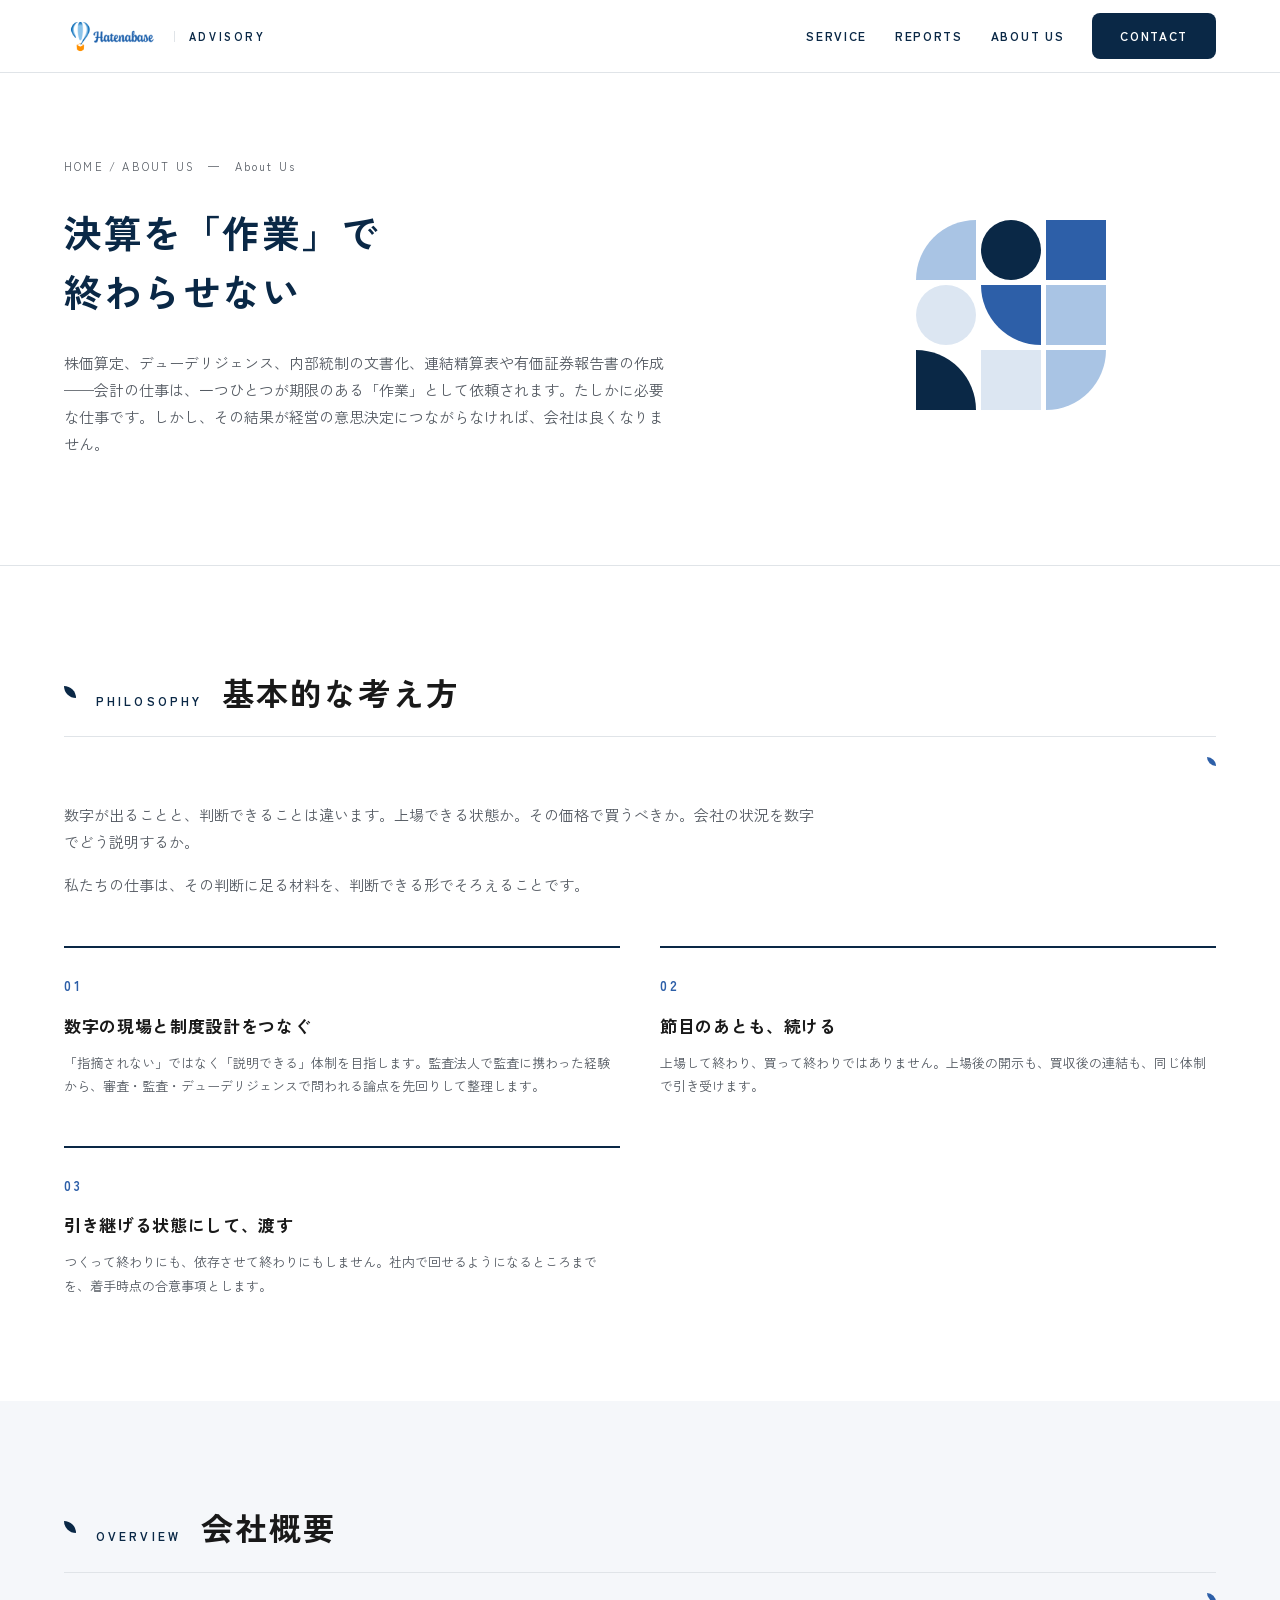
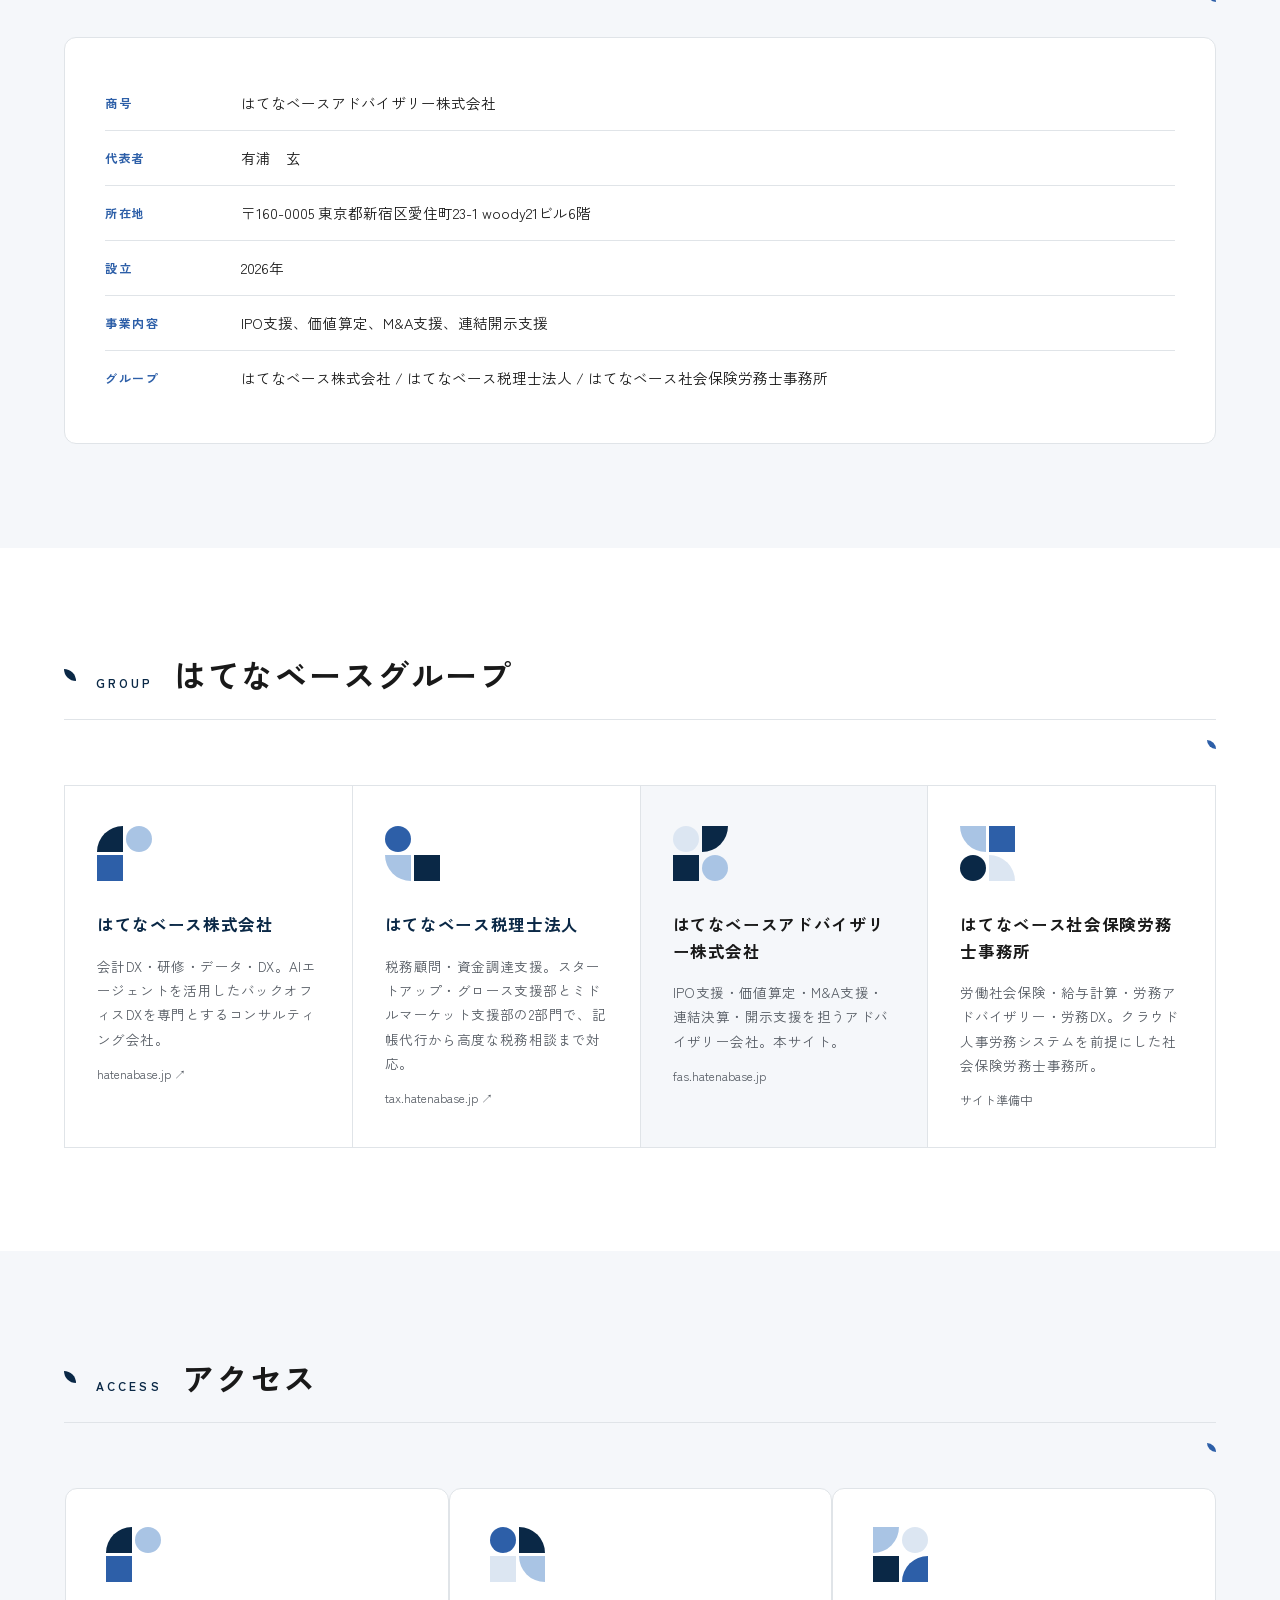
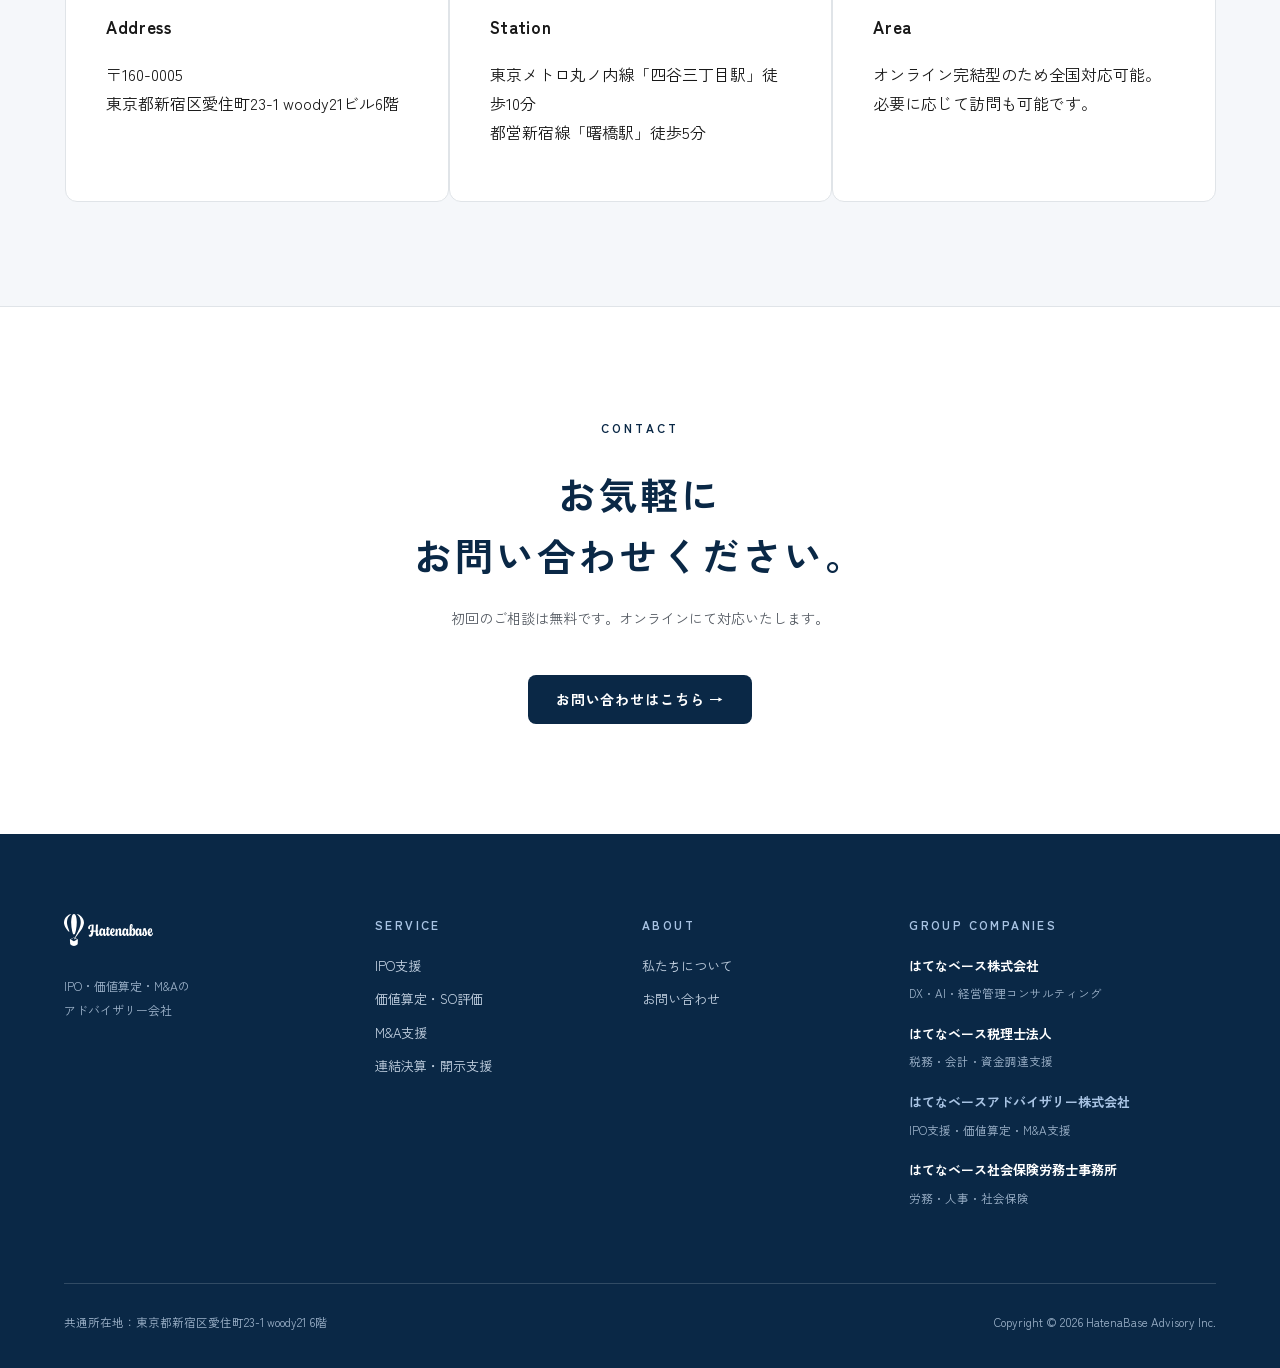
==== commit 53051e89: "fix: About us 冒頭の「立ち上げたのは…」の一文を削除（有浦さん指示）" ====
--- a/about-us.html
+++ b/about-us.html
@@ -19,7 +19,7 @@
 <a class="skip" href="#main">本文へスキップ</a>
 <header class="hd"><div class="wrap hdw"><a class="hbrand" href="top.html"><img class="hlogo" src="assets/images/hatenabase-logo.png" alt="Hatenabase"><span class="hsub">ADVISORY</span></a><nav class="nav"><a href="service.html">SERVICE</a><a href="/reports/">REPORTS</a><a href="about-us.html">ABOUT US</a><a class="cta" href="contact.html">CONTACT</a></nav></div></header>
 <main id="main">
-<section class="phero"><div class="wrap pherog"><div><div class="crumb">HOME / ABOUT US　—　About Us</div><h1>決算を「作業」で<br>終わらせない</h1><p>株価算定、デューデリジェンス、内部統制の文書化、連結精算表や有価証券報告書の作成——会計の仕事は、一つひとつが期限のある「作業」として依頼されます。たしかに必要な仕事です。しかし、その結果が経営の意思決定につながらなければ、会社は良くなりません。</p><p style="margin-bottom:0">私たちがはてなベースアドバイザリー株式会社を立ち上げたのは、資本取引の実務と、その先の制度設計が別々に扱われている状況を変えたかったからです。</p></div><div class="art3"><i class="s tl"></i><i class="n o"></i><i class="b"></i><i class="p o"></i><i class="b bl"></i><i class="s"></i><i class="n tr"></i><i class="p"></i><i class="s br"></i></div></div></section>
+<section class="phero"><div class="wrap pherog"><div><div class="crumb">HOME / ABOUT US　—　About Us</div><h1>決算を「作業」で<br>終わらせない</h1><p>株価算定、デューデリジェンス、内部統制の文書化、連結精算表や有価証券報告書の作成——会計の仕事は、一つひとつが期限のある「作業」として依頼されます。たしかに必要な仕事です。しかし、その結果が経営の意思決定につながらなければ、会社は良くなりません。</p></div><div class="art3"><i class="s tl"></i><i class="n o"></i><i class="b"></i><i class="p o"></i><i class="b bl"></i><i class="s"></i><i class="n tr"></i><i class="p"></i><i class="s br"></i></div></div></section>
 
 <section class="sec" id="philosophy"><div class="wrap"><div class="sh"><span class="leaf"></span><span class="en">PHILOSOPHY</span><h2>基本的な考え方</h2><span class="rleaf"></span></div><p class="lead" style="margin-bottom:16px">数字が出ることと、判断できることは違います。上場できる状態か。その価格で買うべきか。会社の状況を数字でどう説明するか。</p><p class="lead">私たちの仕事は、その判断に足る材料を、判断できる形でそろえることです。</p><div class="flgrid g2"><div class="fl"><div class="fln">01</div><h3>数字の現場と制度設計をつなぐ</h3><p>「指摘されない」ではなく「説明できる」体制を目指します。監査法人で監査に携わった経験から、審査・監査・デューデリジェンスで問われる論点を先回りして整理します。</p></div><div class="fl"><div class="fln">02</div><h3>節目のあとも、続ける</h3><p>上場して終わり、買って終わりではありません。上場後の開示も、買収後の連結も、同じ体制で引き受けます。</p></div><div class="fl"><div class="fln">03</div><h3>引き継げる状態にして、渡す</h3><p>つくって終わりにも、依存させて終わりにもしません。社内で回せるようになるところまでを、着手時点の合意事項とします。</p></div></div></div></section>
 
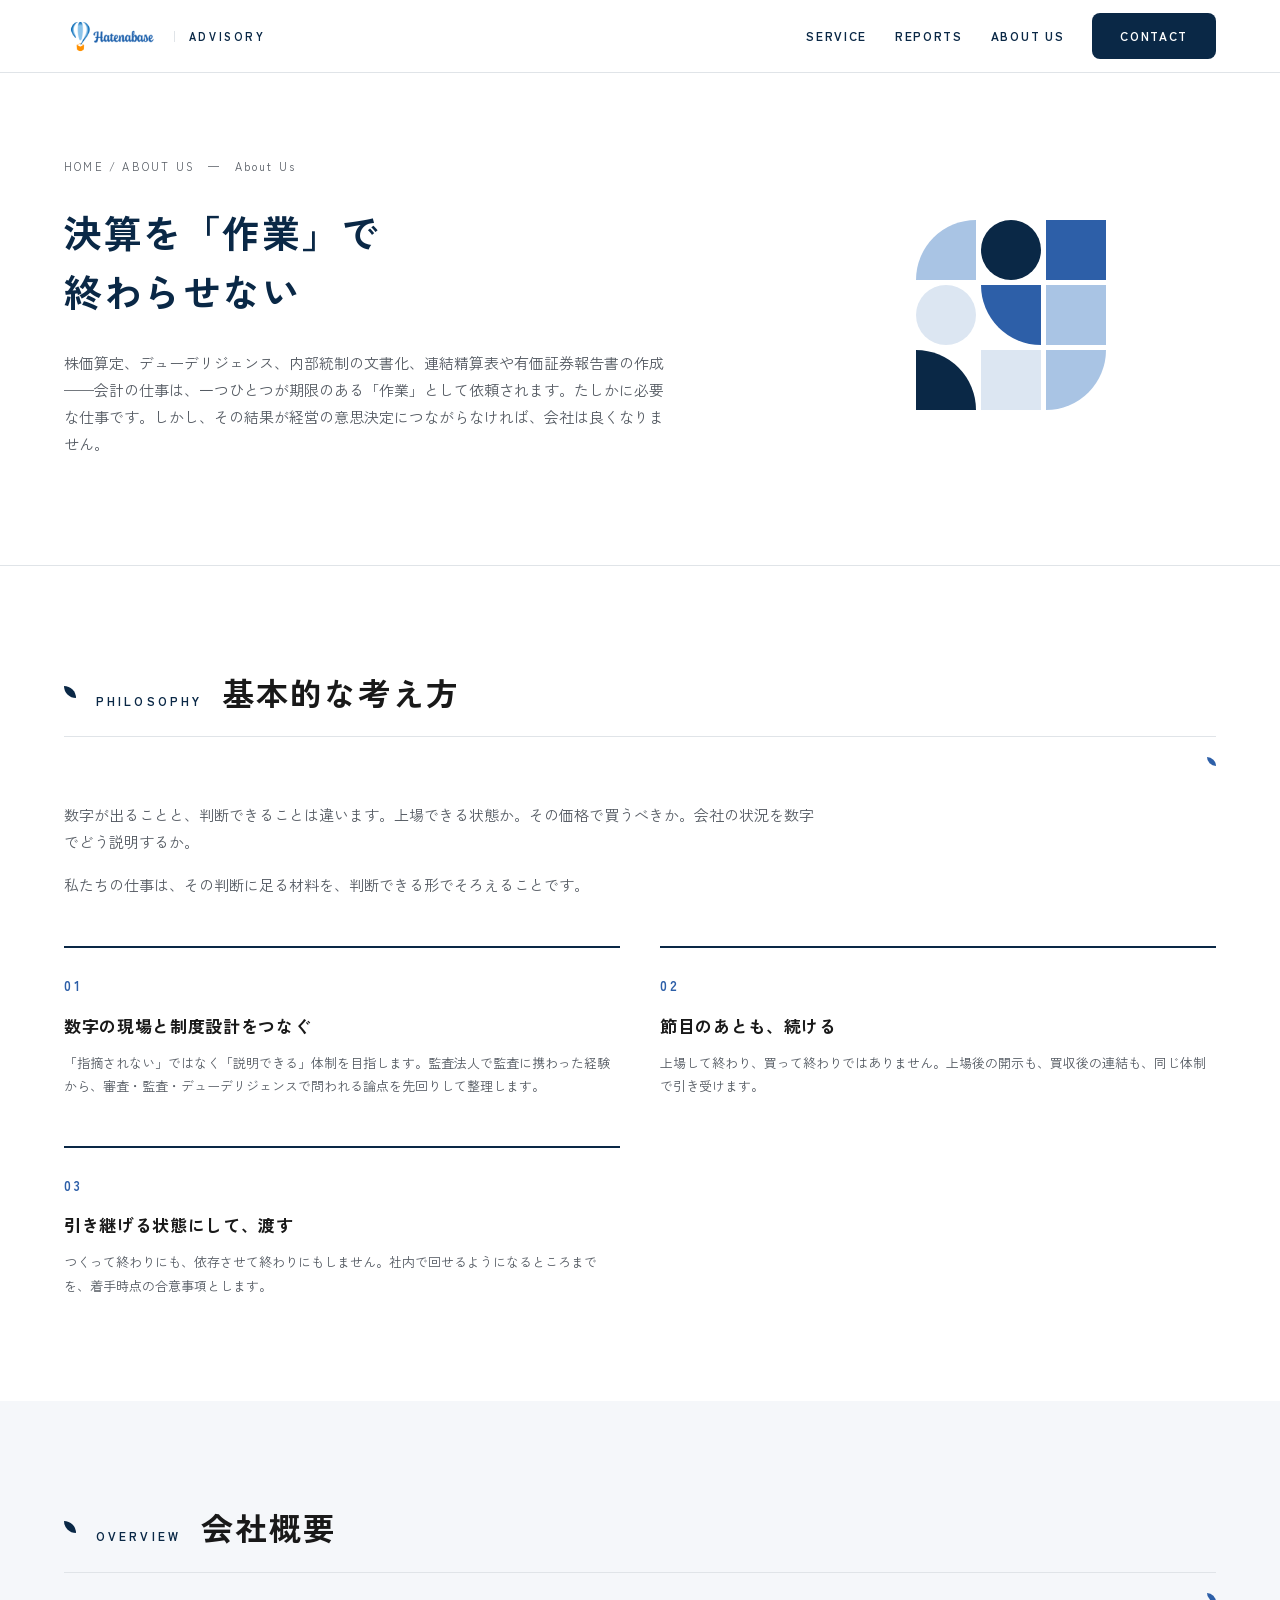
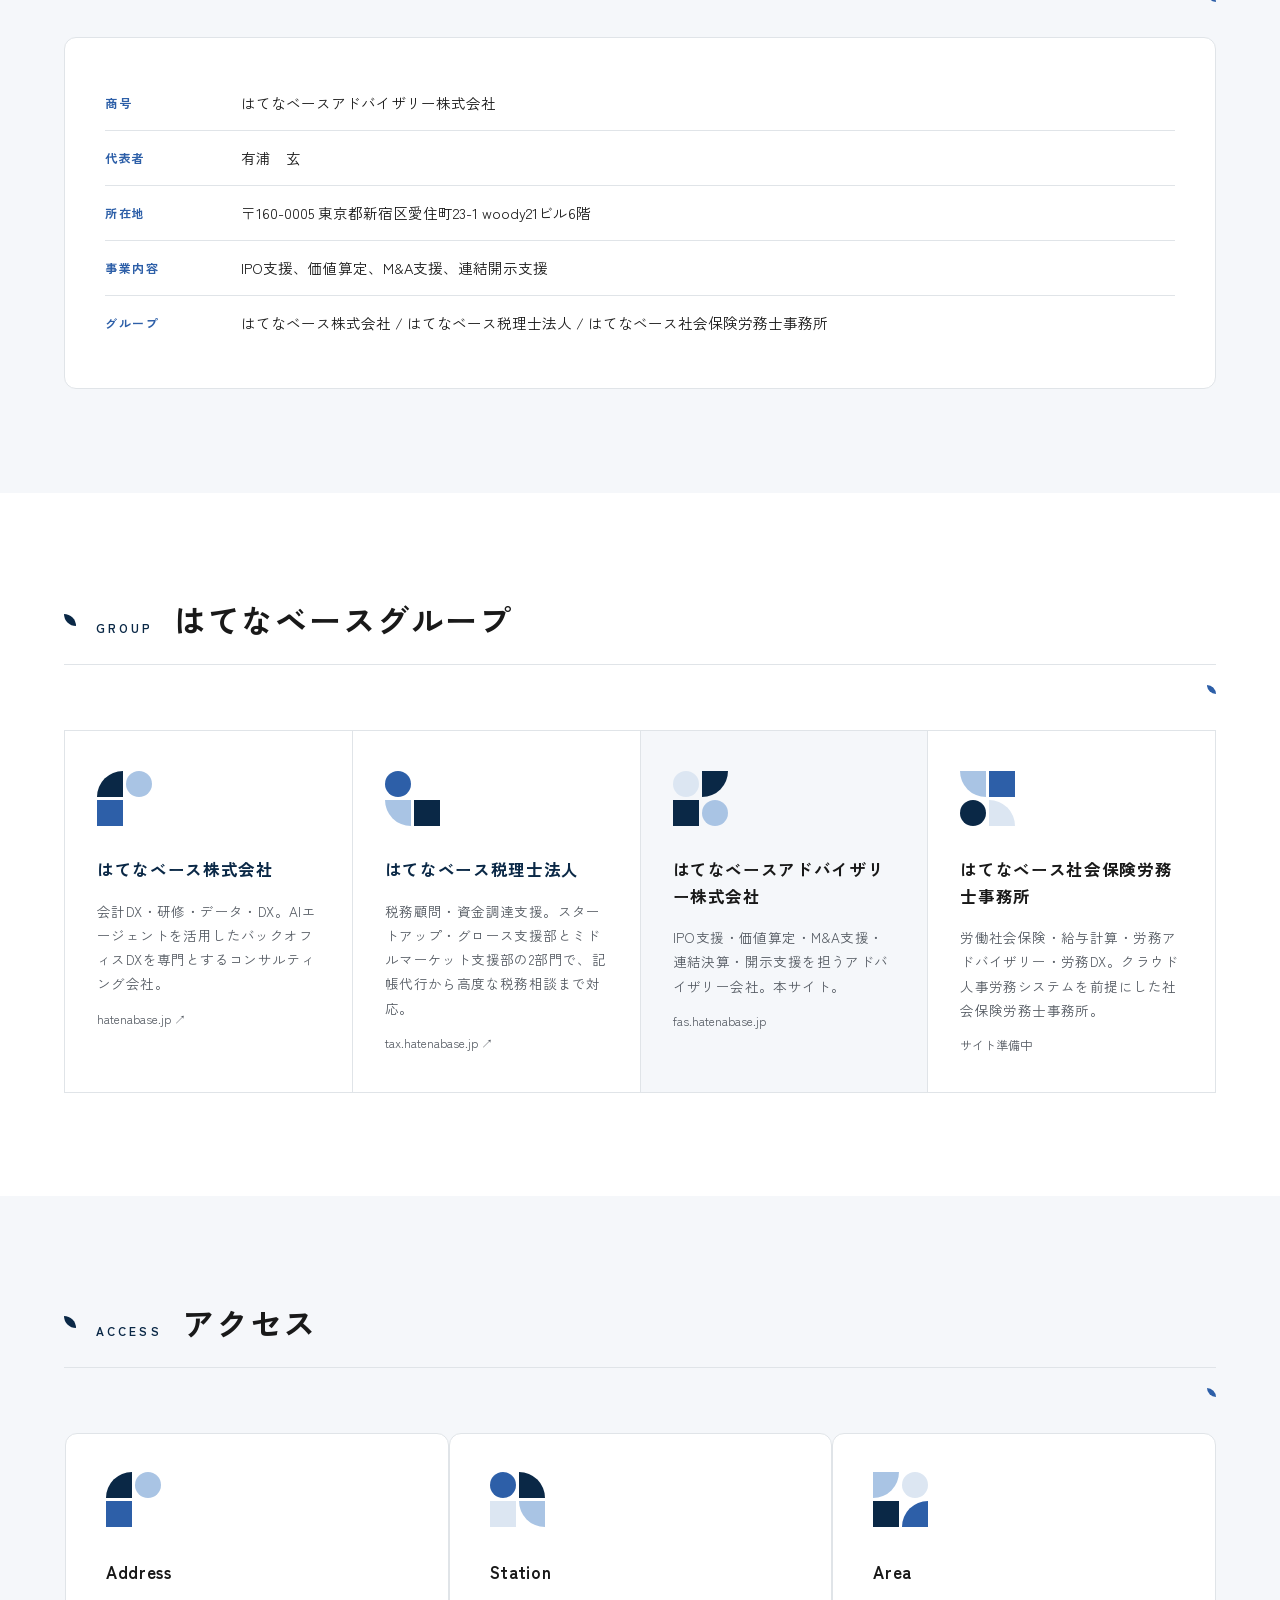
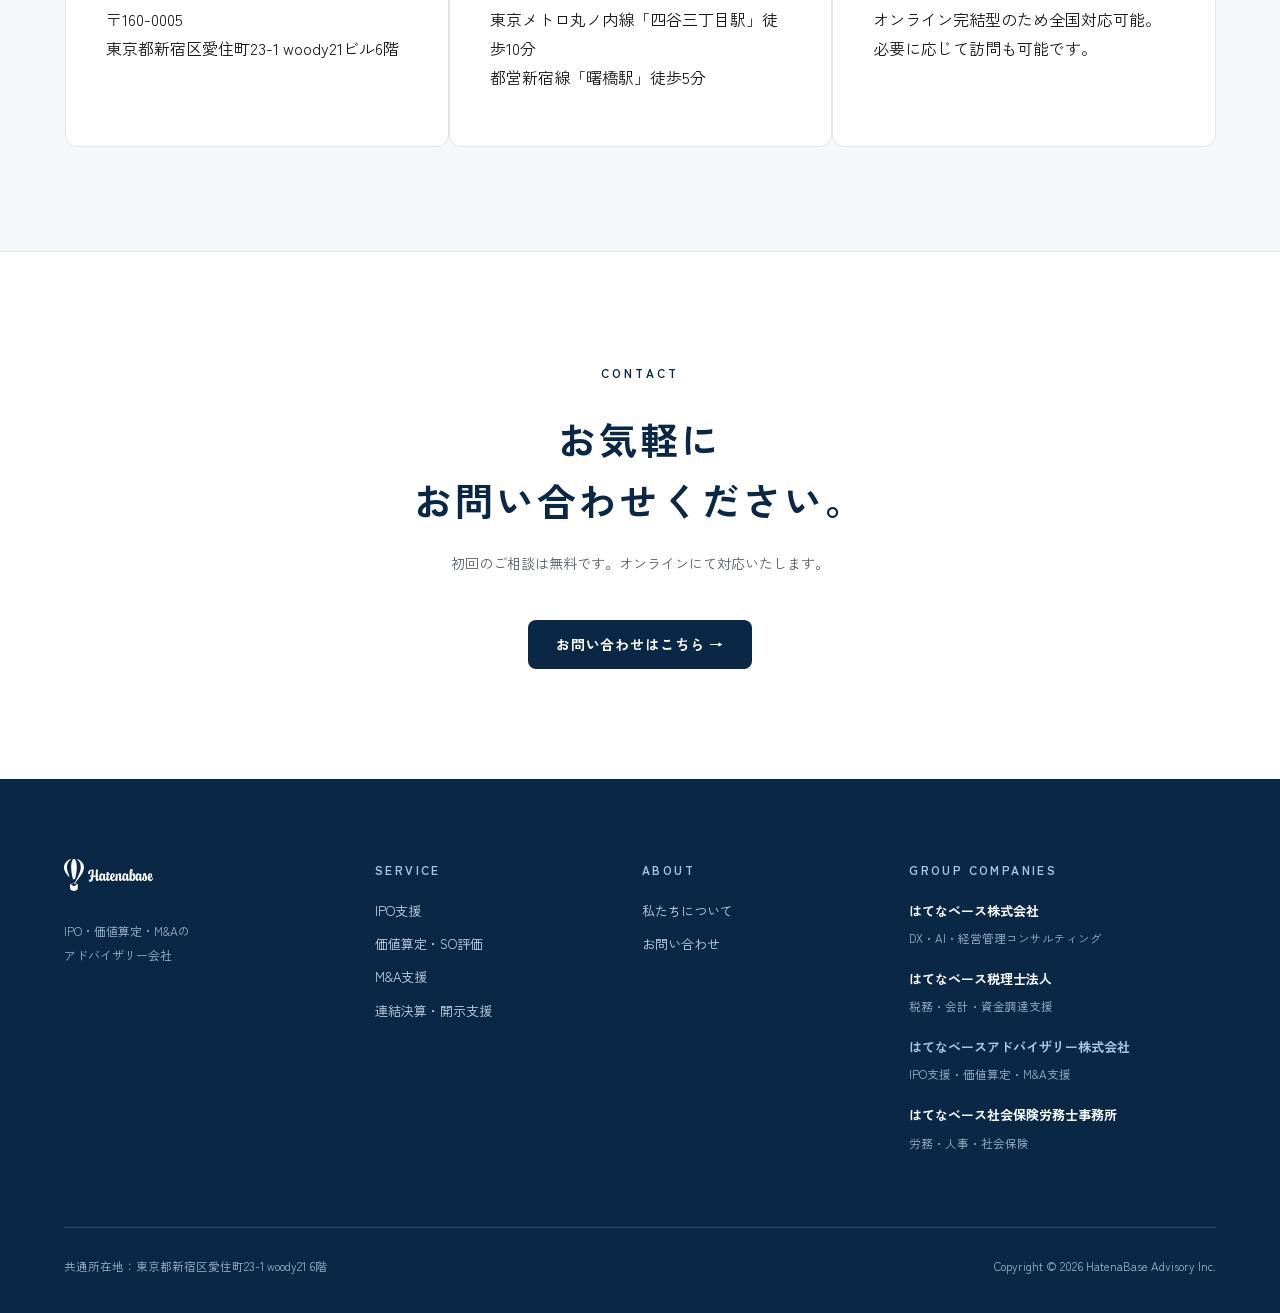
==== commit 18a0f304: "fix: 会社概要から設立年を削除（有浦さん指示）" ====
--- a/about-us.html
+++ b/about-us.html
@@ -29,7 +29,6 @@
 <div><dt>商号</dt><dd>はてなベースアドバイザリー株式会社</dd></div>
 <div><dt>代表者</dt><dd>有浦　玄</dd></div>
 <div><dt>所在地</dt><dd>〒160-0005 東京都新宿区愛住町23-1 woody21ビル6階</dd></div>
-<div><dt>設立</dt><dd>2026年</dd></div>
 <div><dt>事業内容</dt><dd>IPO支援、価値算定、M&amp;A支援、連結開示支援</dd></div>
 <div><dt>グループ</dt><dd>はてなベース株式会社 / はてなベース税理士法人 / はてなベース社会保険労務士事務所</dd></div>
 </dl></div>
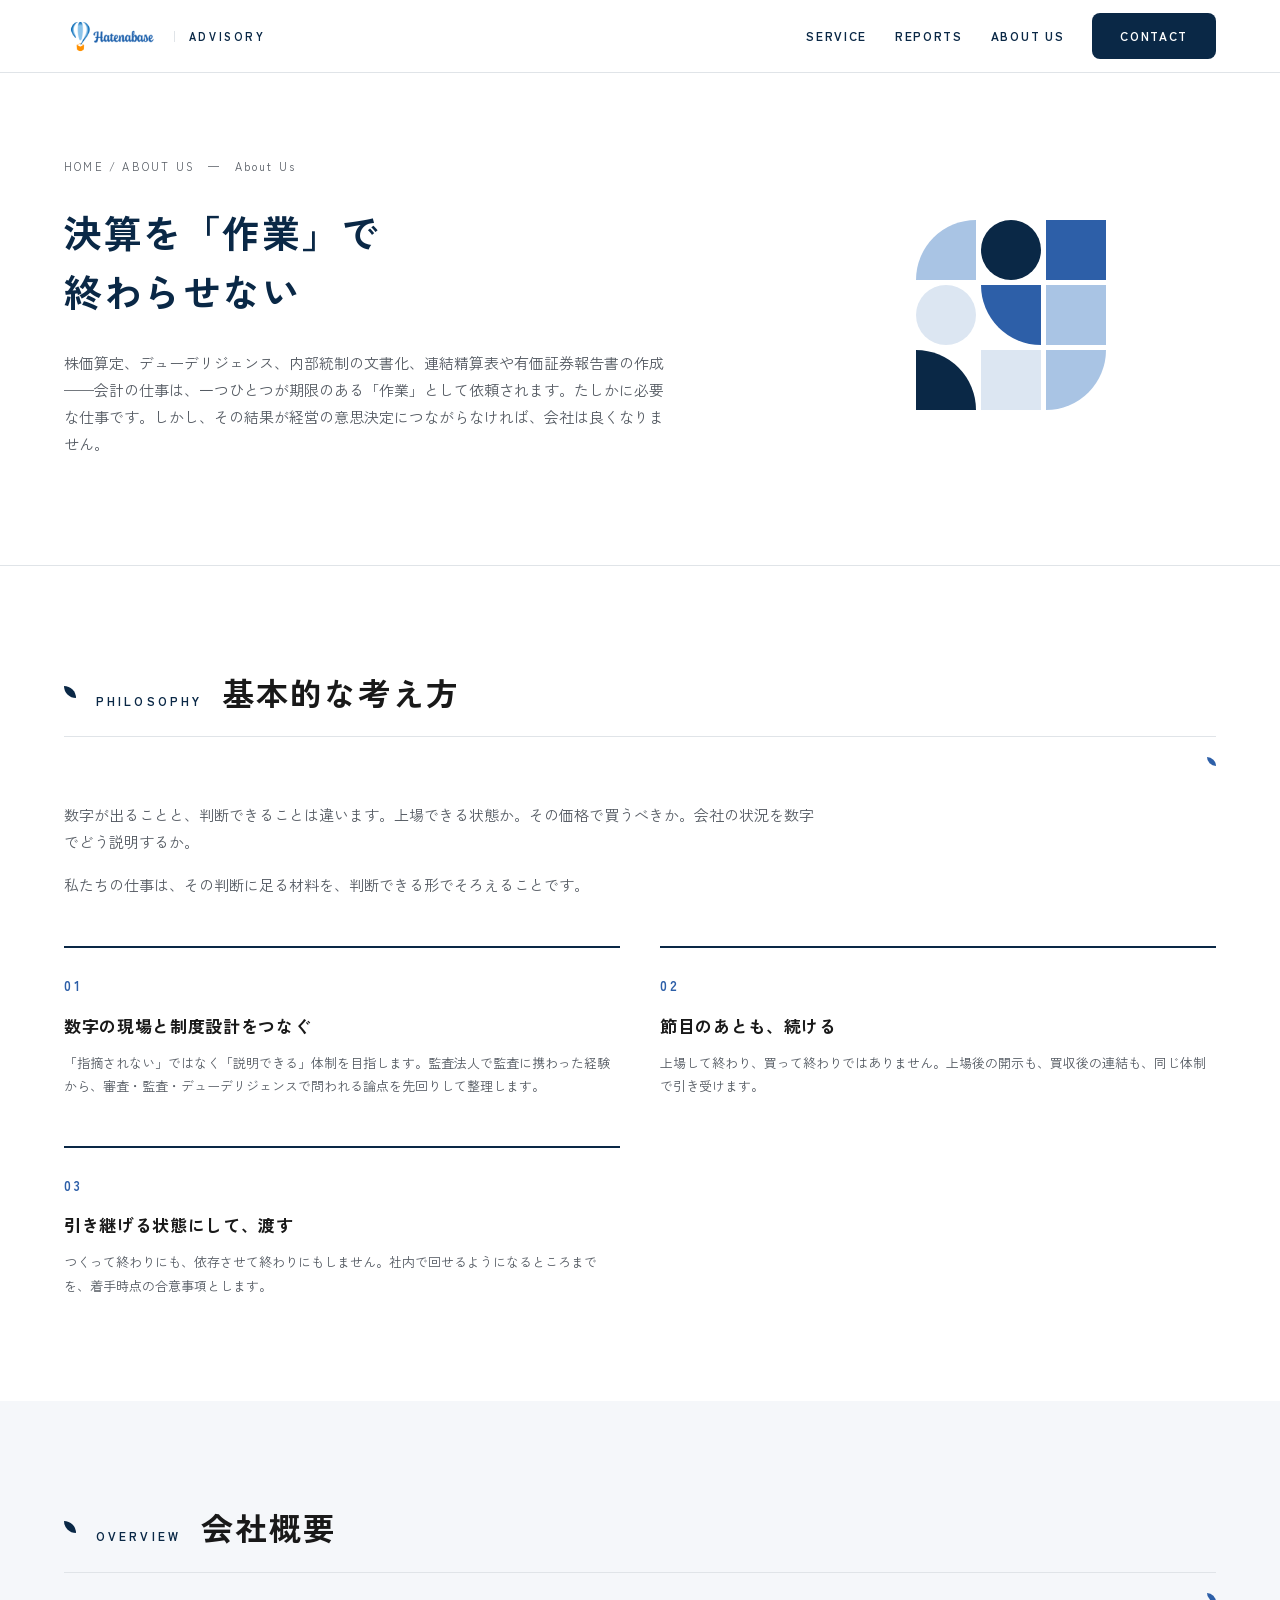
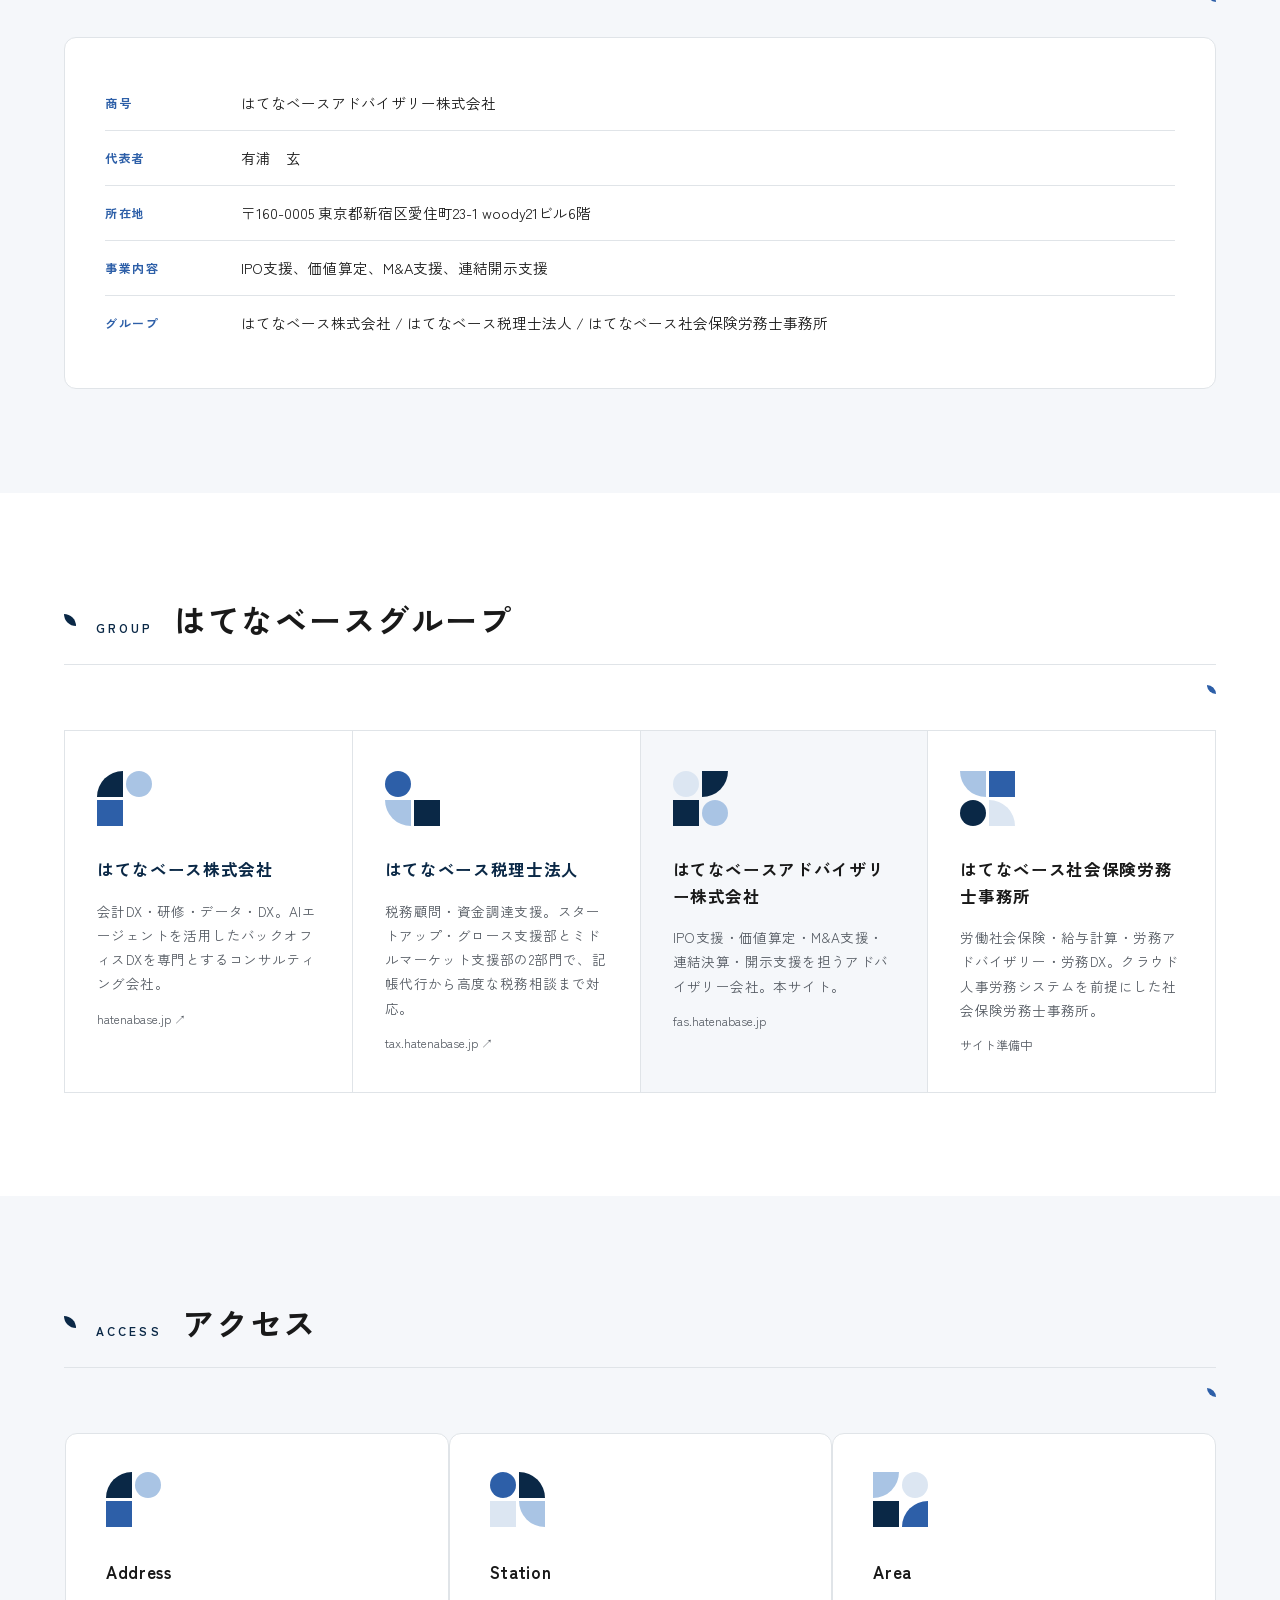
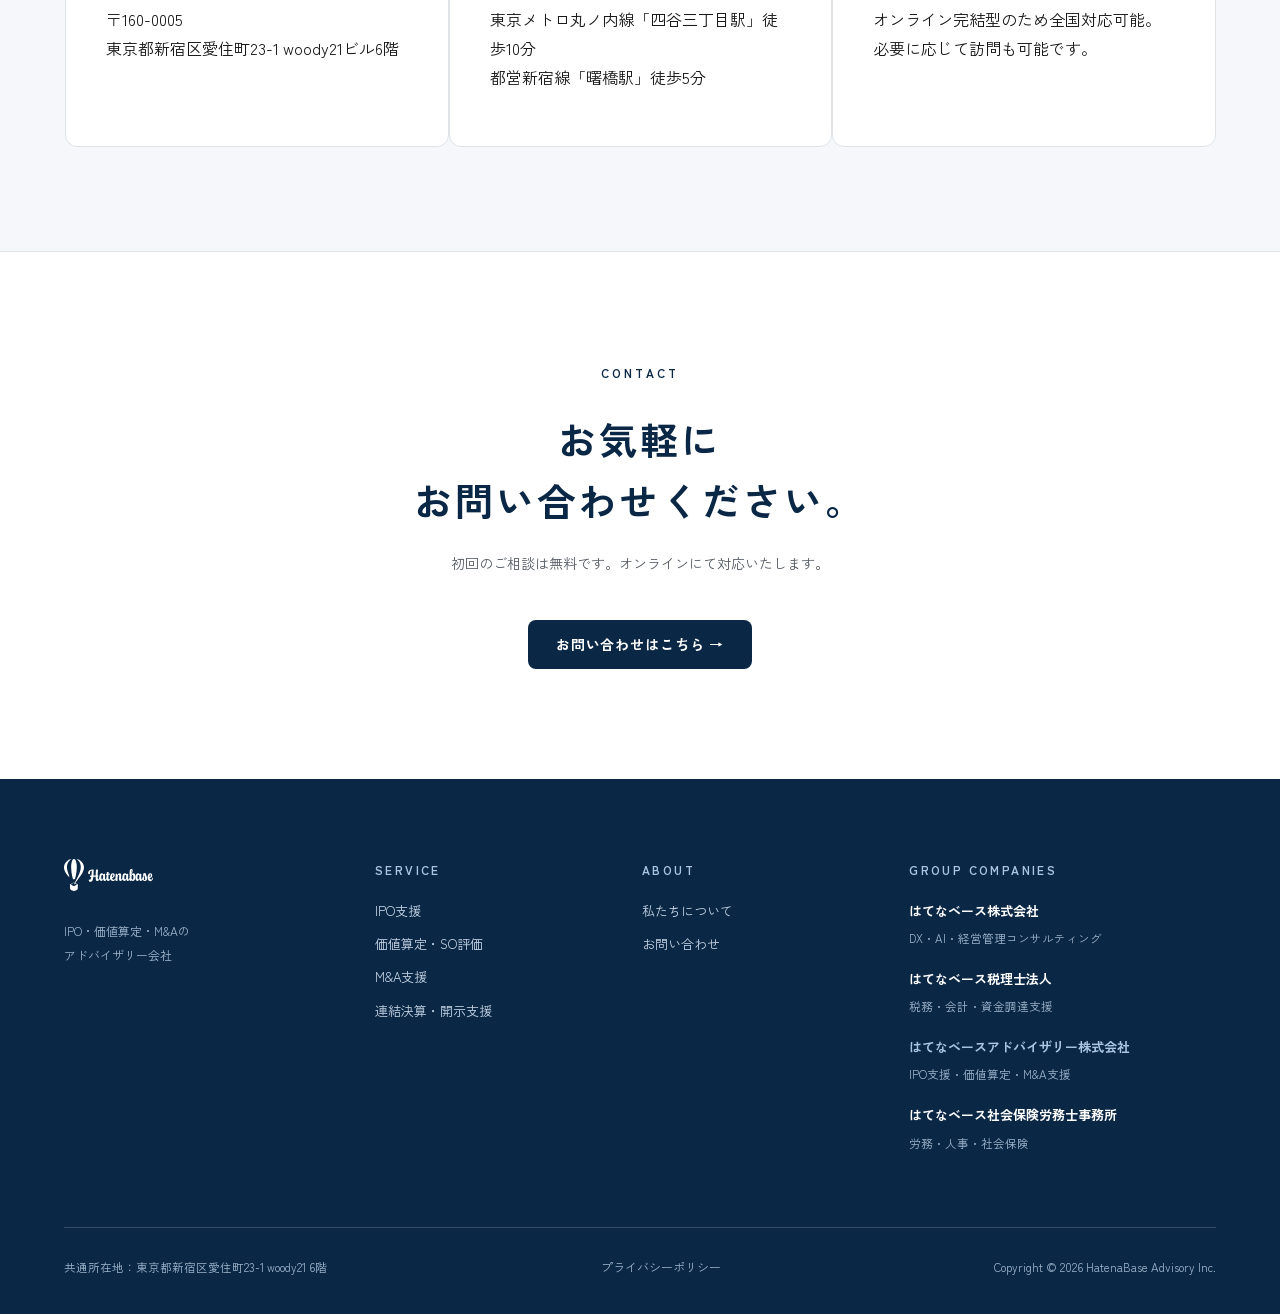
==== commit b1dcef2b: "feat: プライバシーポリシーページ追加・フッターにリンク" ====
--- a/about-us.html
+++ b/about-us.html
@@ -47,6 +47,6 @@
 
 <section class="cband" id="contact" style="border-top:1px solid var(--line)"><span class="en">CONTACT</span><h2>お気軽に<br>お問い合わせください。</h2><p>初回のご相談は無料です。オンラインにて対応いたします。</p><a class="cta" href="contact.html">お問い合わせはこちら →</a></section>
 </main>
-<footer class="ft"><div class="wrap"><div class="ftg"><div><img class="ftlogo" src="assets/images/hatenabase-logo-white.svg" alt="Hatenabase"><div class="ftsub">IPO・価値算定・M&amp;Aの<br>アドバイザリー会社</div></div><div><div class="fth">SERVICE</div><div class="ftcol"><a href="service.html#ipo">IPO支援</a><a href="service.html#valuation">価値算定・SO評価</a><a href="service.html#ma">M&amp;A支援</a><a href="service.html#disclosure">連結決算・開示支援</a></div></div><div><div class="fth">ABOUT</div><div class="ftcol"><a href="about-us.html">私たちについて</a><a href="contact.html">お問い合わせ</a></div></div><div><div class="fth">GROUP COMPANIES</div><div class="gco"><a href="https://hatenabase.jp/" target="_blank" rel="noopener"><b>はてなベース株式会社</b></a><span>DX・AI・経営管理コンサルティング</span></div><div class="gco"><a href="https://tax.hatenabase.jp/" target="_blank" rel="noopener"><b>はてなベース税理士法人</b></a><span>税務・会計・資金調達支援</span></div><div class="gco cur"><b>はてなベースアドバイザリー株式会社</b><span>IPO支援・価値算定・M&amp;A支援</span></div><div class="gco"><a href="https://sr.hatenabase.jp/" target="_blank" rel="noopener"><b>はてなベース社会保険労務士事務所</b></a><span>労務・人事・社会保険</span></div></div></div><div class="ftbtm"><span>共通所在地：東京都新宿区愛住町23-1 woody21 6階</span><span>Copyright © 2026 HatenaBase Advisory Inc.</span></div></div></footer>
+<footer class="ft"><div class="wrap"><div class="ftg"><div><img class="ftlogo" src="assets/images/hatenabase-logo-white.svg" alt="Hatenabase"><div class="ftsub">IPO・価値算定・M&amp;Aの<br>アドバイザリー会社</div></div><div><div class="fth">SERVICE</div><div class="ftcol"><a href="service.html#ipo">IPO支援</a><a href="service.html#valuation">価値算定・SO評価</a><a href="service.html#ma">M&amp;A支援</a><a href="service.html#disclosure">連結決算・開示支援</a></div></div><div><div class="fth">ABOUT</div><div class="ftcol"><a href="about-us.html">私たちについて</a><a href="contact.html">お問い合わせ</a></div></div><div><div class="fth">GROUP COMPANIES</div><div class="gco"><a href="https://hatenabase.jp/" target="_blank" rel="noopener"><b>はてなベース株式会社</b></a><span>DX・AI・経営管理コンサルティング</span></div><div class="gco"><a href="https://tax.hatenabase.jp/" target="_blank" rel="noopener"><b>はてなベース税理士法人</b></a><span>税務・会計・資金調達支援</span></div><div class="gco cur"><b>はてなベースアドバイザリー株式会社</b><span>IPO支援・価値算定・M&amp;A支援</span></div><div class="gco"><a href="https://sr.hatenabase.jp/" target="_blank" rel="noopener"><b>はてなベース社会保険労務士事務所</b></a><span>労務・人事・社会保険</span></div></div></div><div class="ftbtm"><span>共通所在地：東京都新宿区愛住町23-1 woody21 6階</span><span class="ftlegal"><a href="privacy-policy.html">プライバシーポリシー</a></span><span>Copyright © 2026 HatenaBase Advisory Inc.</span></div></div></footer>
 </body>
 </html>
--- a/assets/fas.css
+++ b/assets/fas.css
@@ -52,3 +52,26 @@
 /* フッターのグループ会社名から各サイトへ */
 .gco a{text-decoration:none;color:inherit}
 .gco a:hover b{color:var(--sky)}
+
+/* プライバシーポリシー等の規程ページ */
+.legal{max-width:820px}
+.legal .lead{font-size:15px;line-height:2;color:var(--mute);margin:0 0 48px}
+.legal h2{font-size:20px;font-weight:700;letter-spacing:.04em;color:var(--navy);margin:56px 0 18px;padding-bottom:12px;border-bottom:1px solid var(--line)}
+.legal p,.legal li{font-size:14.5px;line-height:2;color:var(--mute)}
+.legal p{margin:0 0 16px}
+.legal ul{margin:0 0 16px;padding-left:22px}
+.legal li{margin-bottom:6px}
+.legal a{color:var(--blu);text-decoration:underline}
+.legal .tbl{overflow-x:auto;margin:0 0 20px}
+.legal table{width:100%;border-collapse:collapse;font-size:13.5px;line-height:1.8;color:var(--mute);min-width:560px}
+.legal th,.legal td{border:1px solid var(--line);padding:12px 14px;text-align:left;vertical-align:top}
+.legal th{background:var(--sub);color:var(--navy);font-weight:700;white-space:nowrap}
+.legal .kv{margin:0 0 20px;border:1px solid var(--line);border-radius:12px;padding:8px 24px;background:#fff}
+.legal .kv>div{display:grid;grid-template-columns:200px 1fr;gap:16px;padding:14px 0;border-bottom:1px solid var(--line)}
+.legal .kv>div:last-child{border-bottom:none}
+.legal .kv dt{font-size:13px;font-weight:700;color:var(--navy);letter-spacing:.04em}
+.legal .kv dd{margin:0;font-size:14px;line-height:1.9;color:var(--mute)}
+.legal .rev{margin-top:40px;font-size:13px;color:var(--mute);text-align:right}
+.ftlegal a{color:#9FB4CB;text-decoration:none;font-size:12px}
+.ftlegal a:hover{text-decoration:underline}
+@media(max-width:767px){.legal .kv>div{grid-template-columns:1fr;gap:4px}.legal h2{font-size:18px;margin-top:44px}}
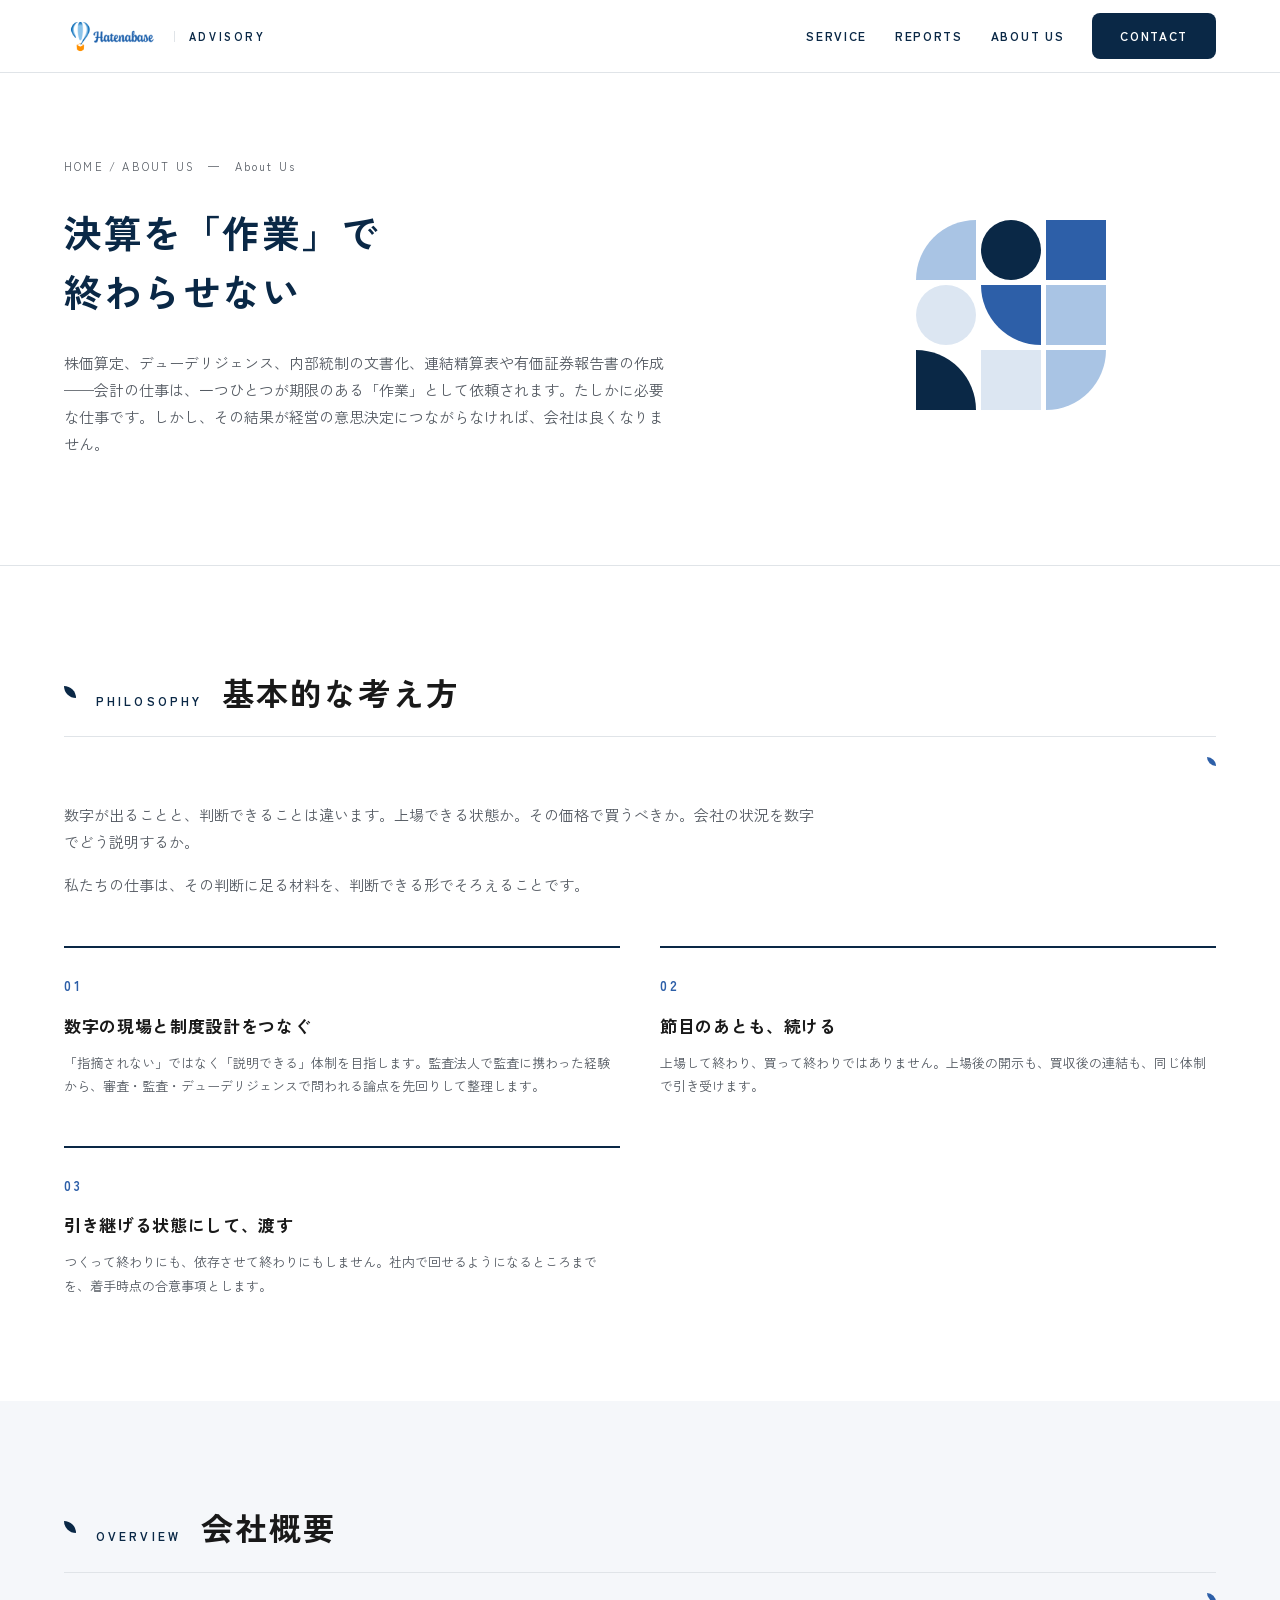
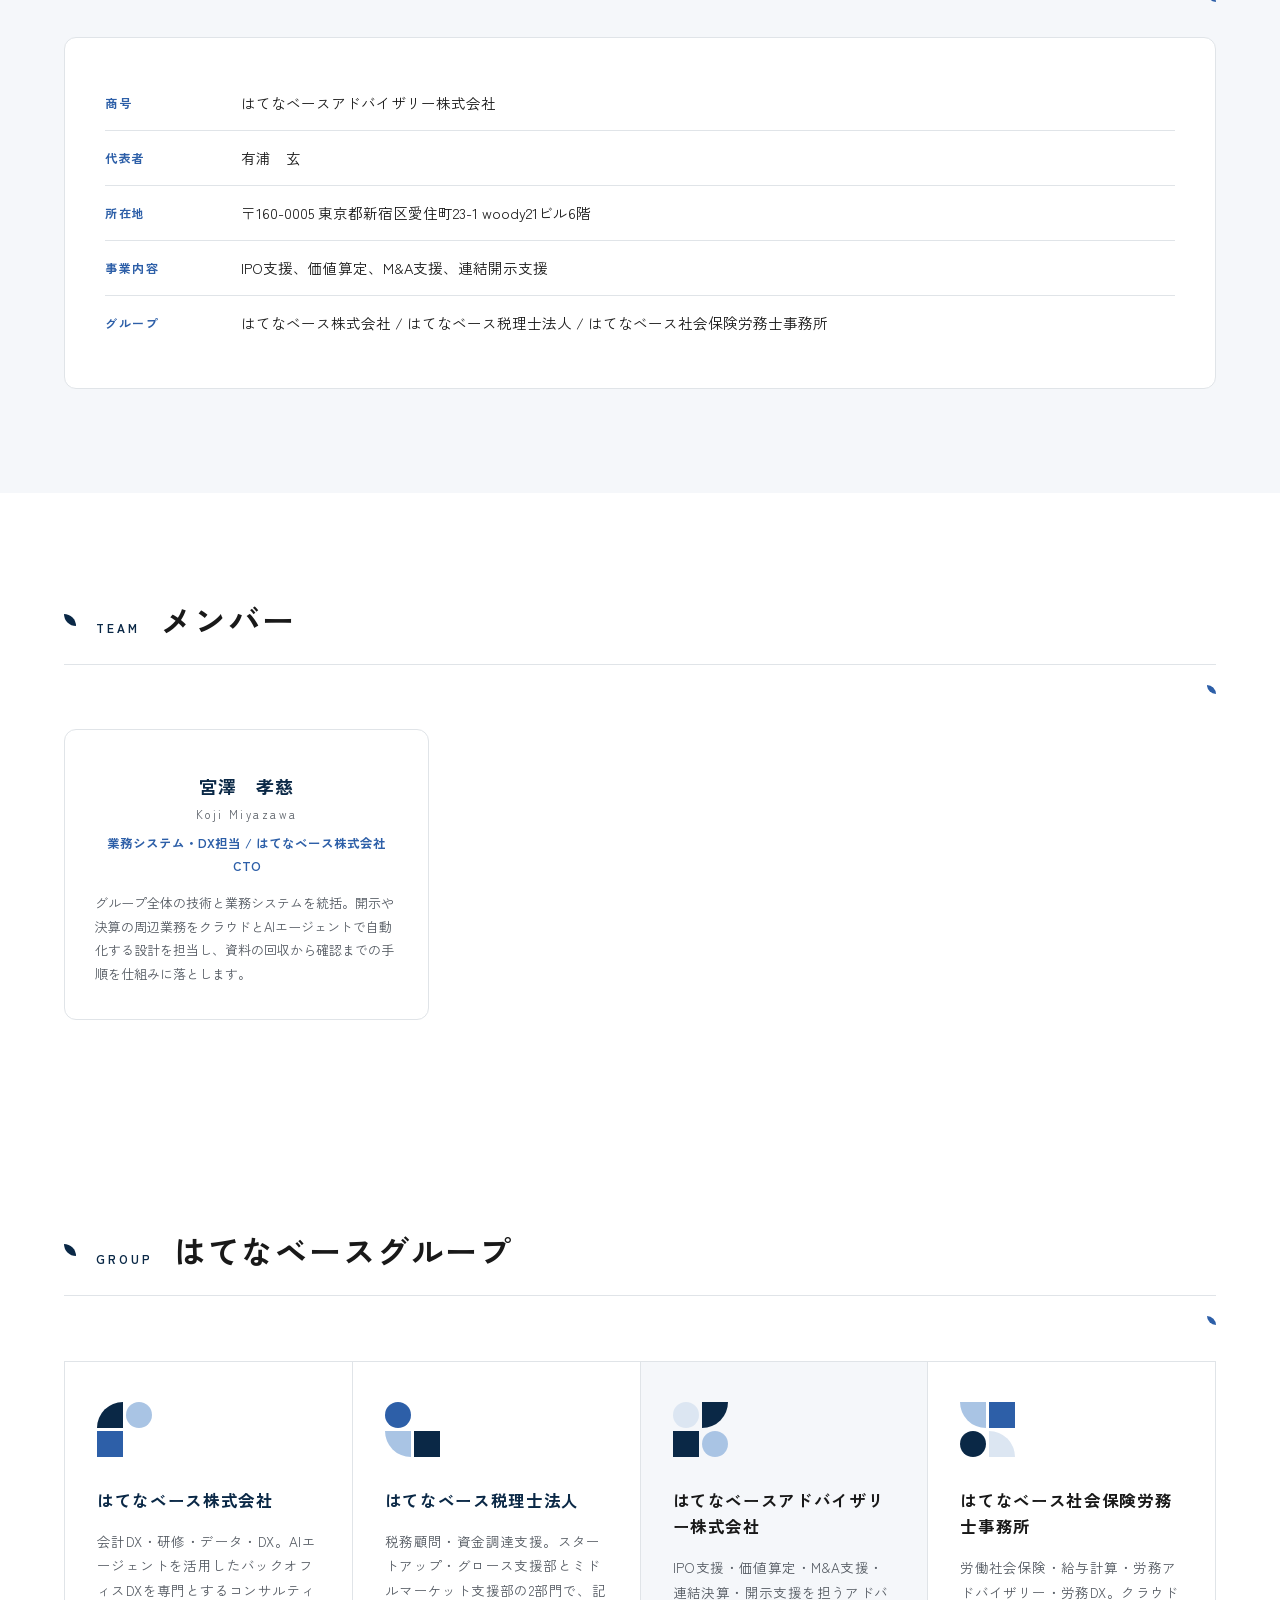
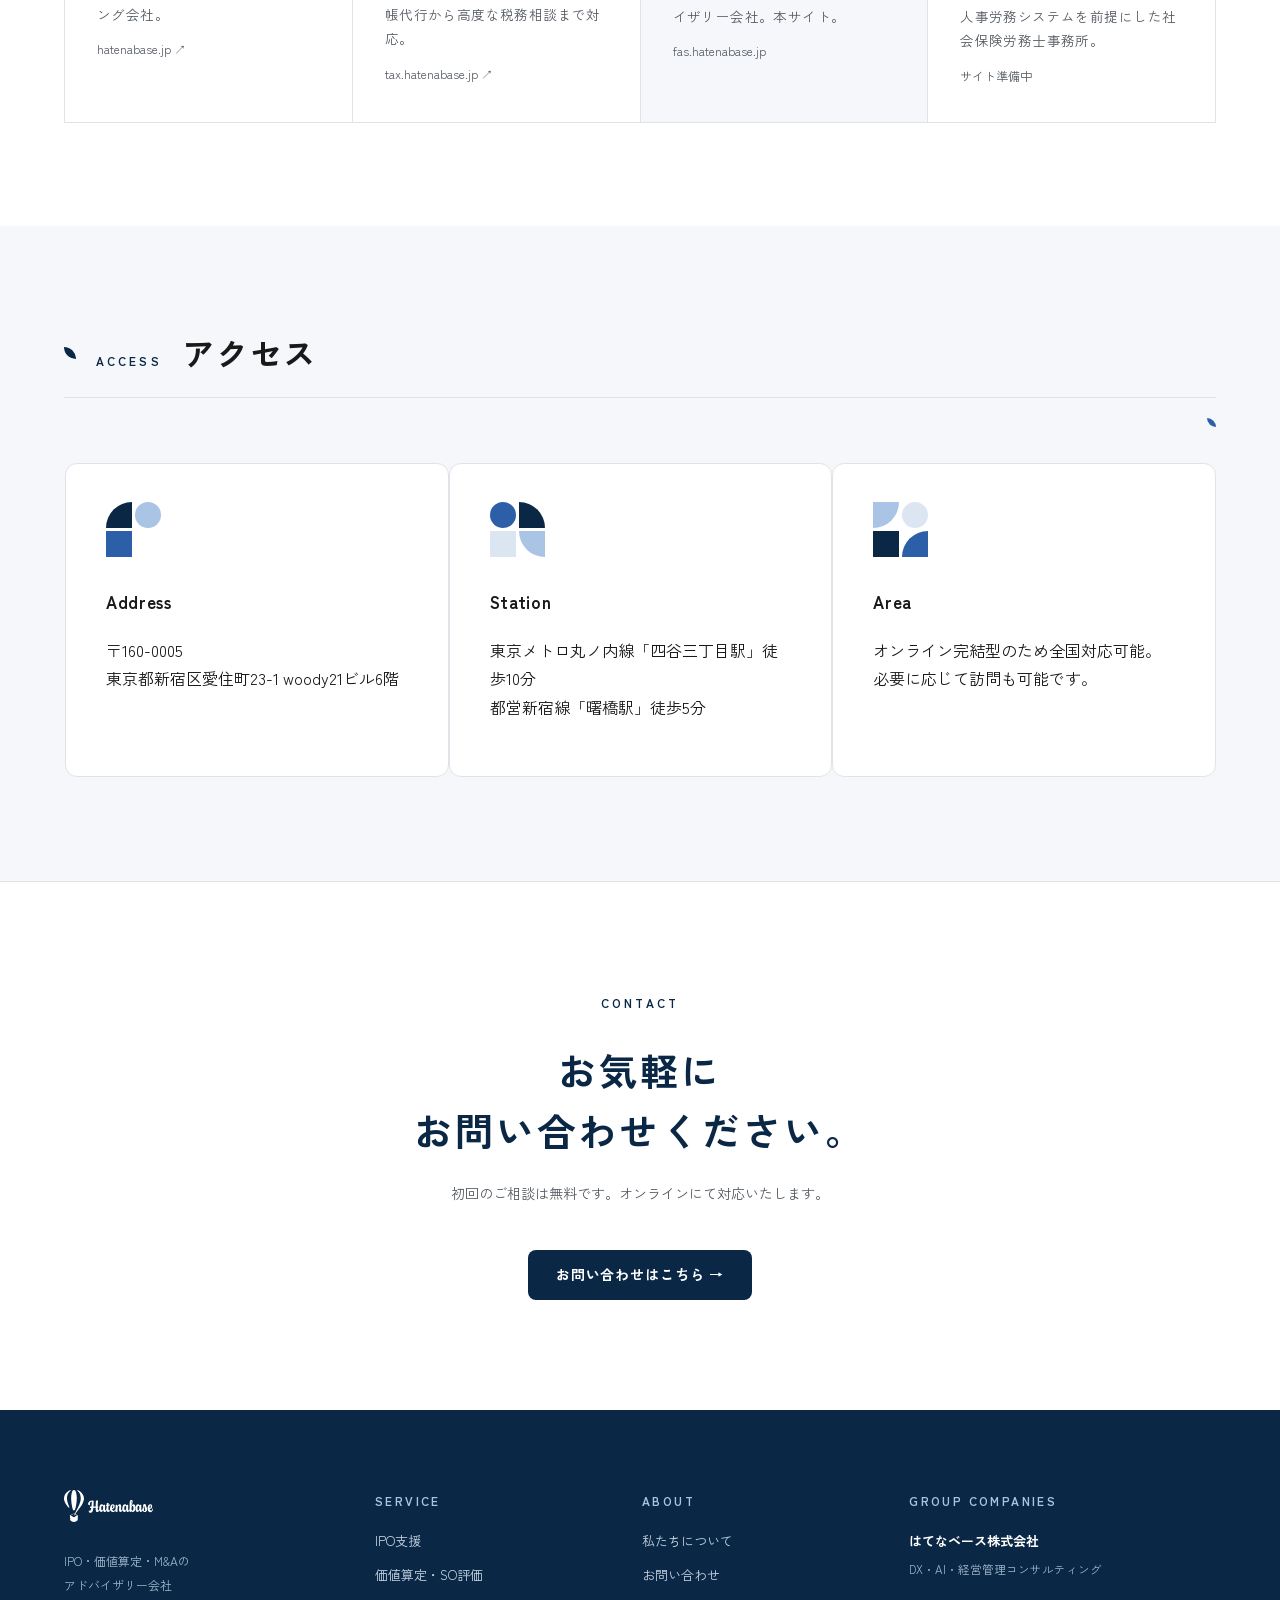
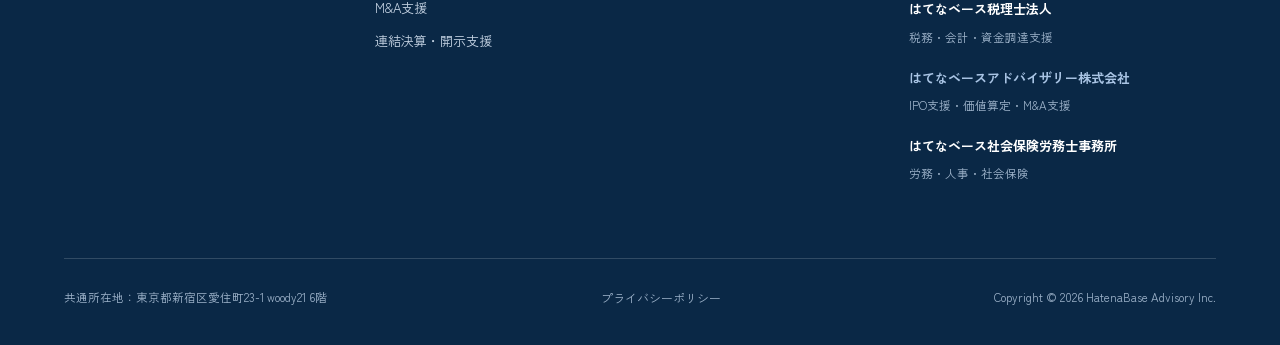
==== commit e57ad928: "feat: 私たちについてにメンバー欄を追加し、宮澤（業務システム・DX担当）を掲載 - 税理士法人サイトと同じカード（.team/.tm）で TEAM セクションを新設 - 顔写真は未入手のため i" ====
--- a/about-us.html
+++ b/about-us.html
@@ -34,6 +34,12 @@
 </dl></div>
 </div></section>
 
+<section class="sec" id="team"><div class="wrap">
+<div class="sh"><span class="leaf"></span><span class="en">TEAM</span><h2>メンバー</h2><span class="rleaf"></span></div>
+<div class="team">
+<div class="tm"><h3>宮澤　孝慈</h3><div class="tmen">Koji Miyazawa</div><div class="tmrole">業務システム・DX担当 / はてなベース株式会社 CTO</div><p>グループ全体の技術と業務システムを統括。開示や決算の周辺業務をクラウドとAIエージェントで自動化する設計を担当し、資料の回収から確認までの手順を仕組みに落とします。</p></div>
+</div>
+</div></section>
 <section class="sec" id="group"><div class="wrap"><div class="sh"><span class="leaf"></span><span class="en">GROUP</span><h2>はてなベースグループ</h2><span class="rleaf"></span></div><div class="fgrid"><a class="fc" href="https://hatenabase.jp/" target="_blank" rel="noopener"><span class="geo"><i class="n tl"></i><i class="s o"></i><i class="b"></i><i></i></span><h3>はてなベース株式会社</h3><p>会計DX・研修・データ・DX。AIエージェントを活用したバックオフィスDXを専門とするコンサルティング会社。</p><span class="note">hatenabase.jp ↗</span></a><a class="fc" href="https://tax.hatenabase.jp/" target="_blank" rel="noopener"><span class="geo"><i class="b o"></i><i></i><i class="s bl"></i><i class="n"></i></span><h3>はてなベース税理士法人</h3><p>税務顧問・資金調達支援。スタートアップ・グロース支援部とミドルマーケット支援部の2部門で、記帳代行から高度な税務相談まで対応。</p><span class="note">tax.hatenabase.jp ↗</span></a><div class="fc" style="background:var(--sub)"><span class="geo"><i class="p o"></i><i class="n br"></i><i class="n"></i><i class="s o"></i></span><h3>はてなベースアドバイザリー株式会社</h3><p>IPO支援・価値算定・M&amp;A支援・連結決算・開示支援を担うアドバイザリー会社。本サイト。</p><span class="note">fas.hatenabase.jp</span></div><div class="fc"><span class="geo"><i class="s bl"></i><i class="b"></i><i class="n o"></i><i class="p tr"></i></span><h3>はてなベース社会保険労務士事務所</h3><p>労働社会保険・給与計算・労務アドバイザリー・労務DX。クラウド人事労務システムを前提にした社会保険労務士事務所。</p><span class="note">サイト準備中</span></div></div></div></section>
 
 <section class="sec secsub" id="access"><div class="wrap">
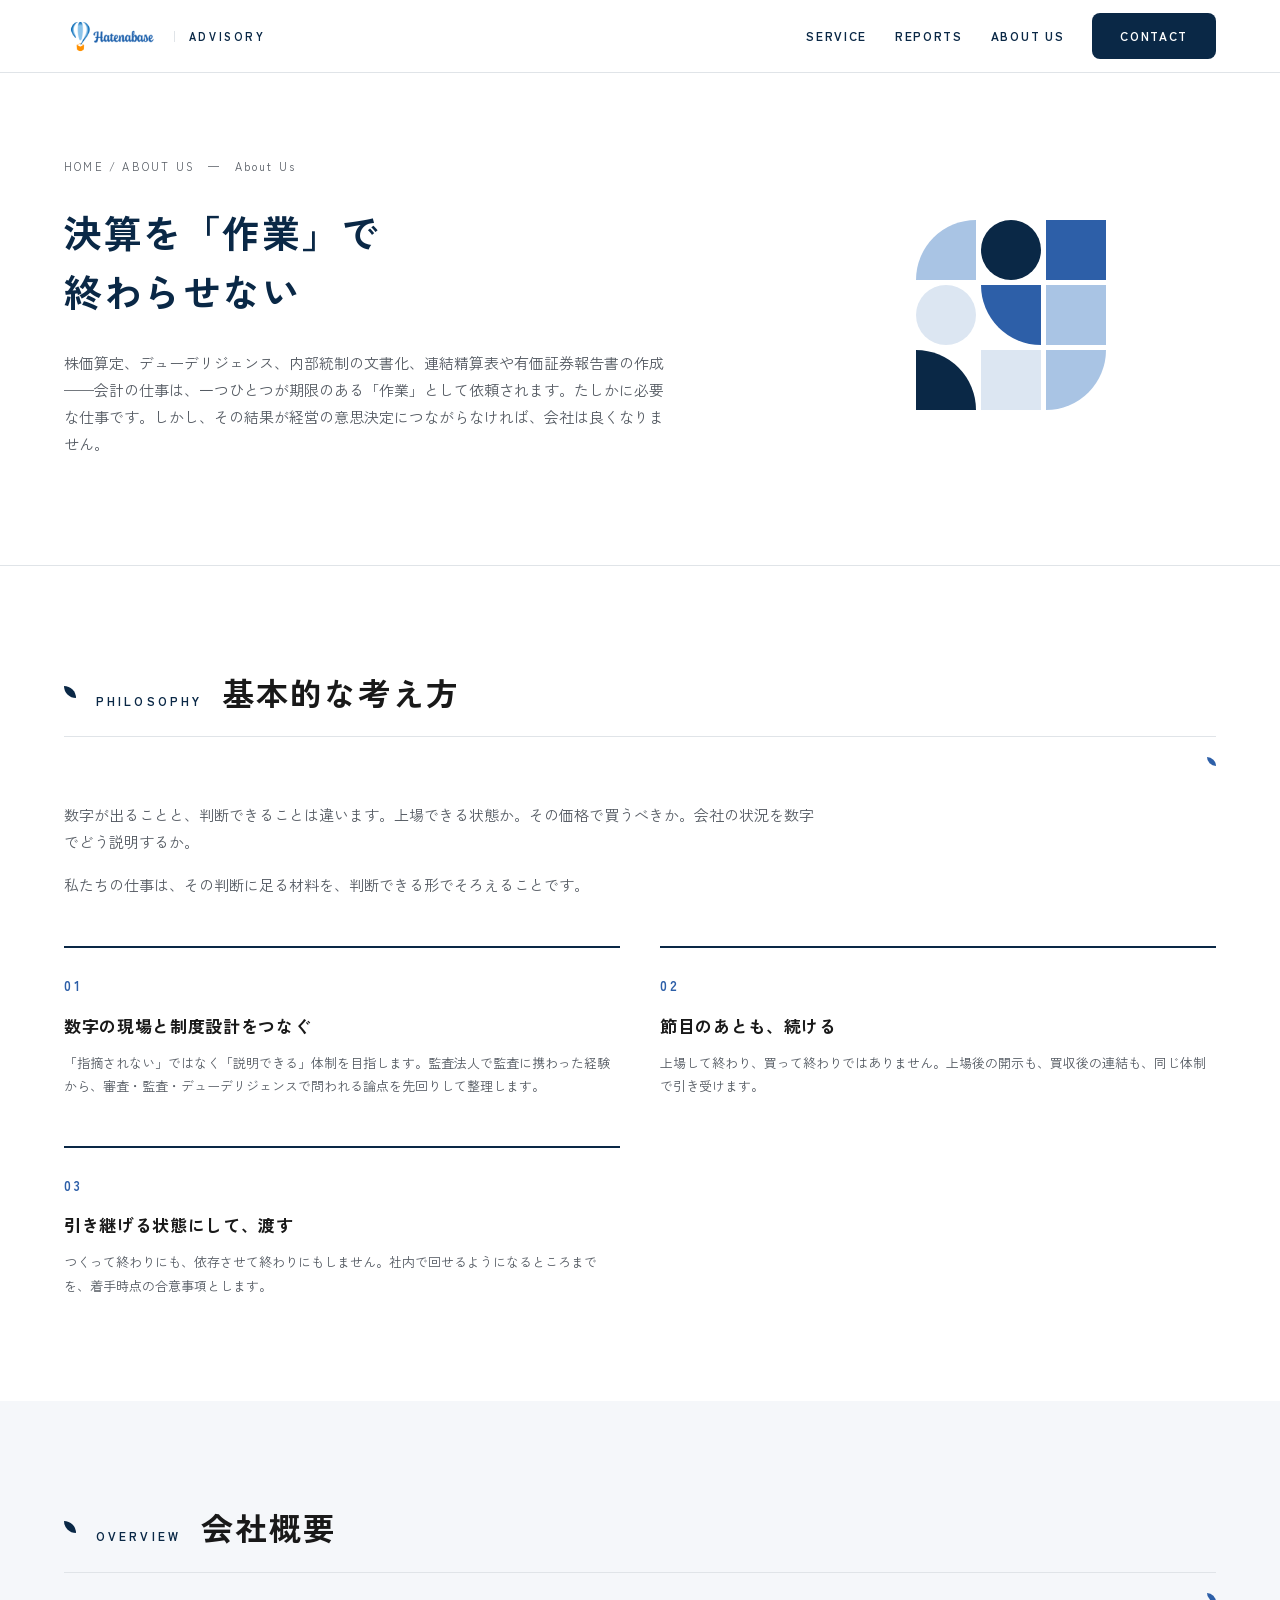
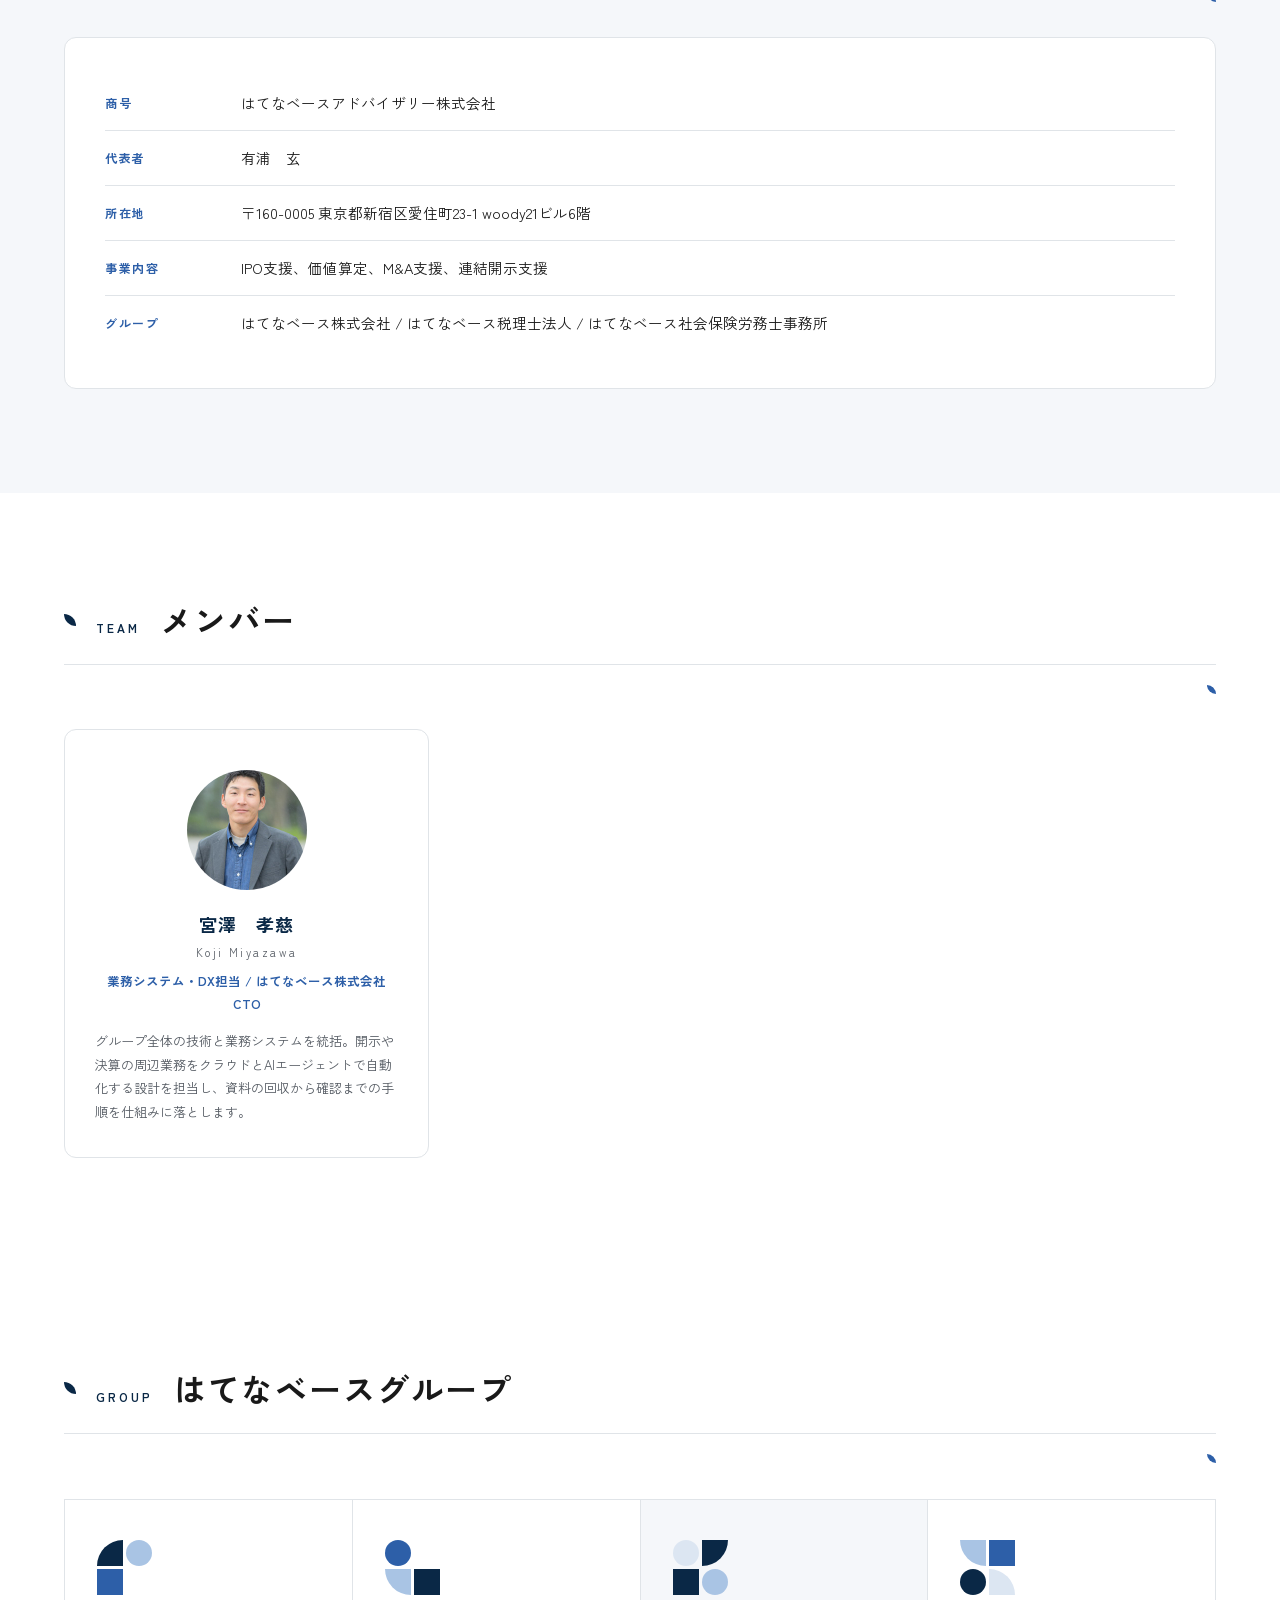
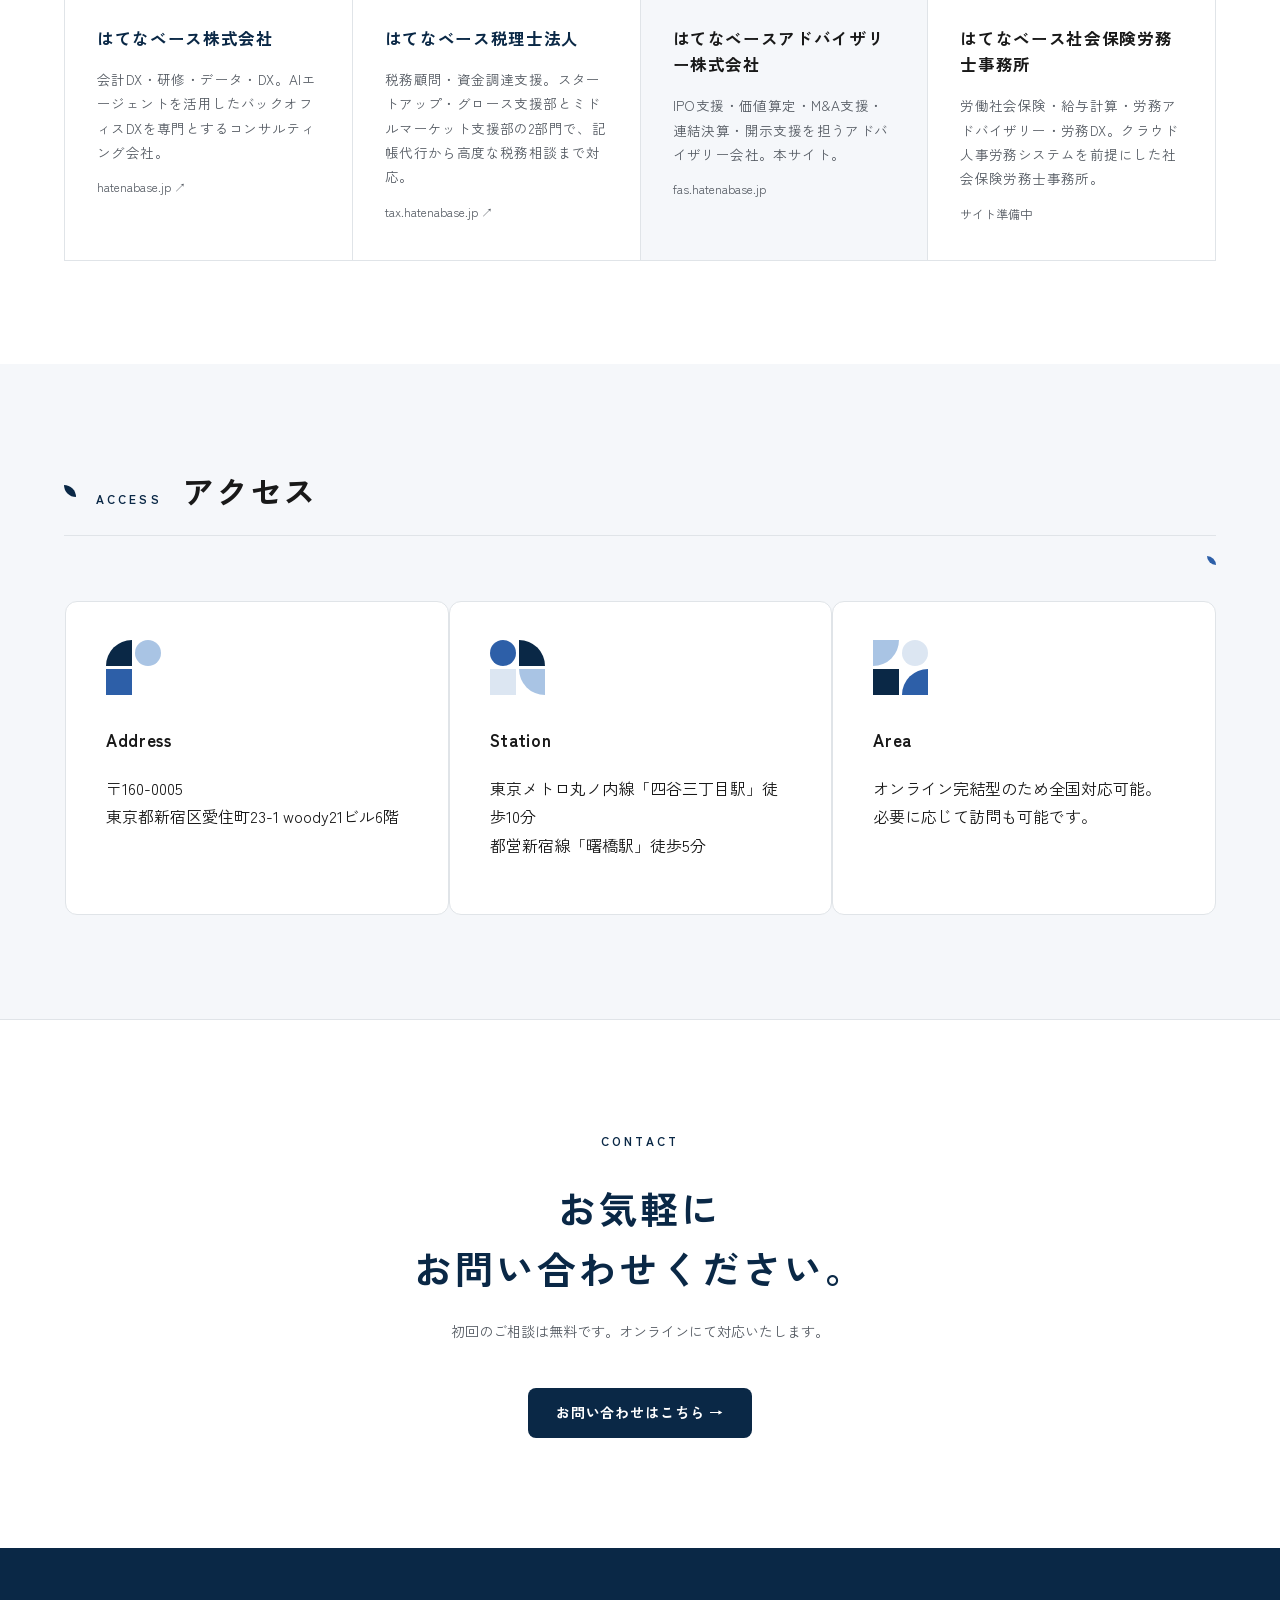
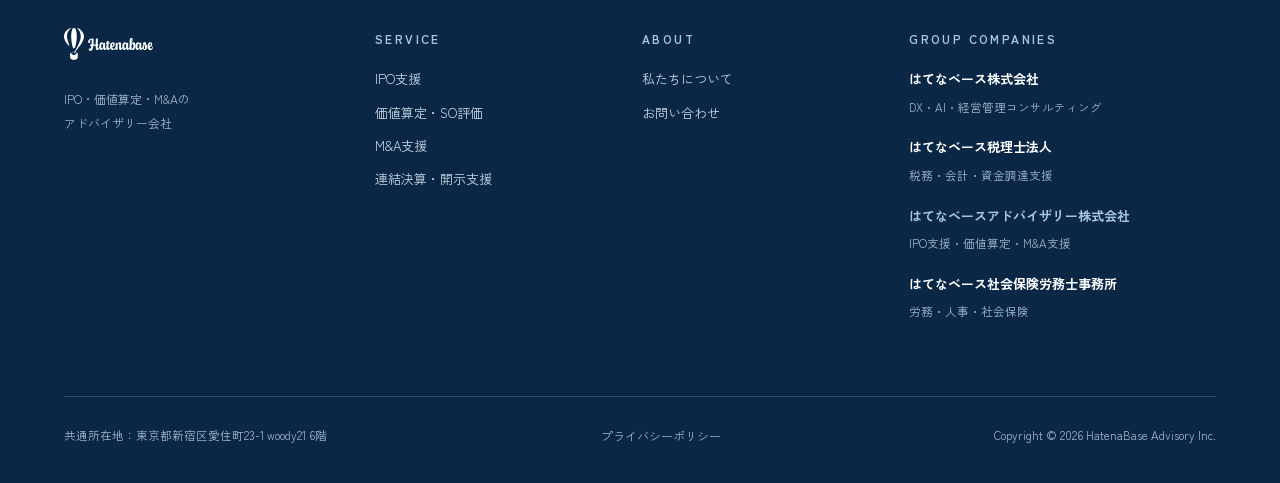
==== commit 5e9bac40: "feat: メンバー欄に宮澤の顔写真を追加（Slack のプロフィール画像から切り出し） Co-Authored-By: Claude Opus 5 (1M context) <noreply@ant" ====
--- a/about-us.html
+++ b/about-us.html
@@ -37,7 +37,7 @@
 <section class="sec" id="team"><div class="wrap">
 <div class="sh"><span class="leaf"></span><span class="en">TEAM</span><h2>メンバー</h2><span class="rleaf"></span></div>
 <div class="team">
-<div class="tm"><h3>宮澤　孝慈</h3><div class="tmen">Koji Miyazawa</div><div class="tmrole">業務システム・DX担当 / はてなベース株式会社 CTO</div><p>グループ全体の技術と業務システムを統括。開示や決算の周辺業務をクラウドとAIエージェントで自動化する設計を担当し、資料の回収から確認までの手順を仕組みに落とします。</p></div>
+<div class="tm"><div class="tmimg"><img src="assets/images/miyazawa-profile.jpg" alt="宮澤 孝慈" width="120" height="120" loading="lazy" style="width:100%;height:100%;border-radius:50%;object-fit:cover;display:block"></div><h3>宮澤　孝慈</h3><div class="tmen">Koji Miyazawa</div><div class="tmrole">業務システム・DX担当 / はてなベース株式会社 CTO</div><p>グループ全体の技術と業務システムを統括。開示や決算の周辺業務をクラウドとAIエージェントで自動化する設計を担当し、資料の回収から確認までの手順を仕組みに落とします。</p></div>
 </div>
 </div></section>
 <section class="sec" id="group"><div class="wrap"><div class="sh"><span class="leaf"></span><span class="en">GROUP</span><h2>はてなベースグループ</h2><span class="rleaf"></span></div><div class="fgrid"><a class="fc" href="https://hatenabase.jp/" target="_blank" rel="noopener"><span class="geo"><i class="n tl"></i><i class="s o"></i><i class="b"></i><i></i></span><h3>はてなベース株式会社</h3><p>会計DX・研修・データ・DX。AIエージェントを活用したバックオフィスDXを専門とするコンサルティング会社。</p><span class="note">hatenabase.jp ↗</span></a><a class="fc" href="https://tax.hatenabase.jp/" target="_blank" rel="noopener"><span class="geo"><i class="b o"></i><i></i><i class="s bl"></i><i class="n"></i></span><h3>はてなベース税理士法人</h3><p>税務顧問・資金調達支援。スタートアップ・グロース支援部とミドルマーケット支援部の2部門で、記帳代行から高度な税務相談まで対応。</p><span class="note">tax.hatenabase.jp ↗</span></a><div class="fc" style="background:var(--sub)"><span class="geo"><i class="p o"></i><i class="n br"></i><i class="n"></i><i class="s o"></i></span><h3>はてなベースアドバイザリー株式会社</h3><p>IPO支援・価値算定・M&amp;A支援・連結決算・開示支援を担うアドバイザリー会社。本サイト。</p><span class="note">fas.hatenabase.jp</span></div><div class="fc"><span class="geo"><i class="s bl"></i><i class="b"></i><i class="n o"></i><i class="p tr"></i></span><h3>はてなベース社会保険労務士事務所</h3><p>労働社会保険・給与計算・労務アドバイザリー・労務DX。クラウド人事労務システムを前提にした社会保険労務士事務所。</p><span class="note">サイト準備中</span></div></div></div></section>
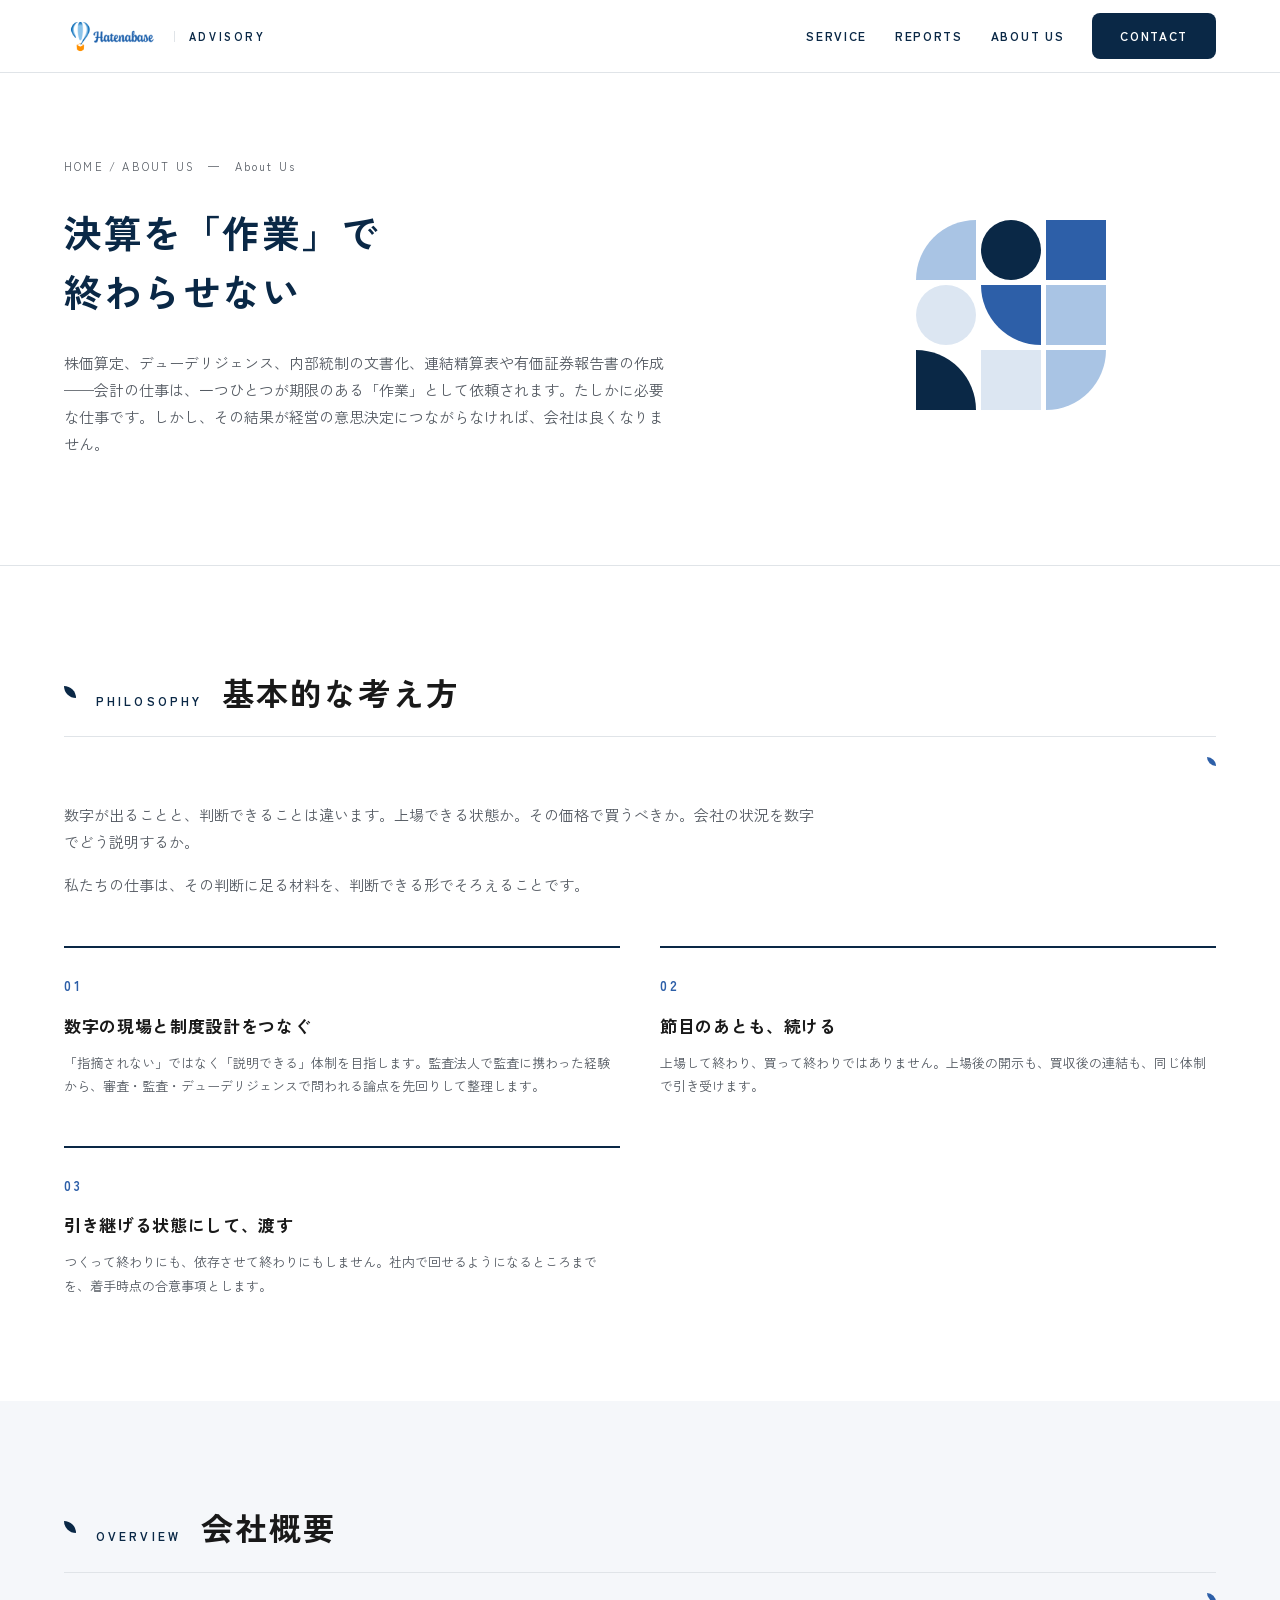
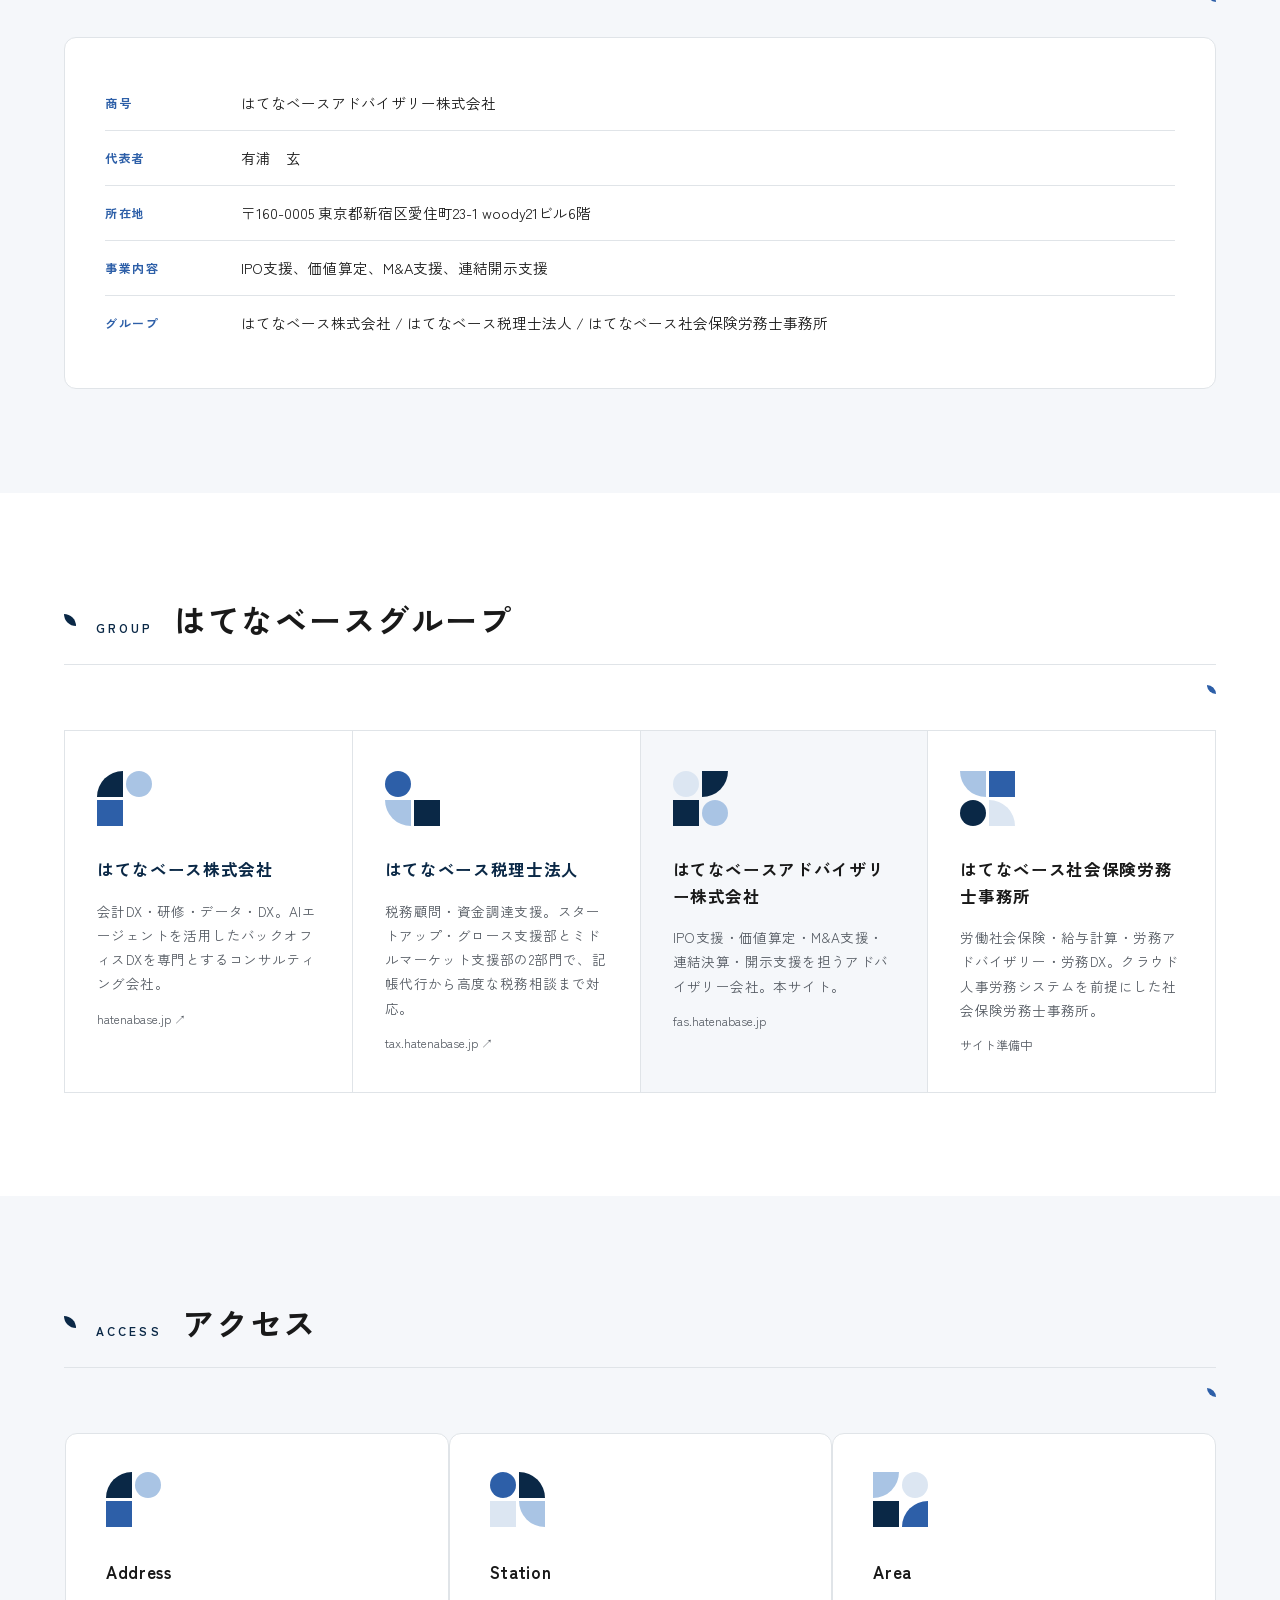
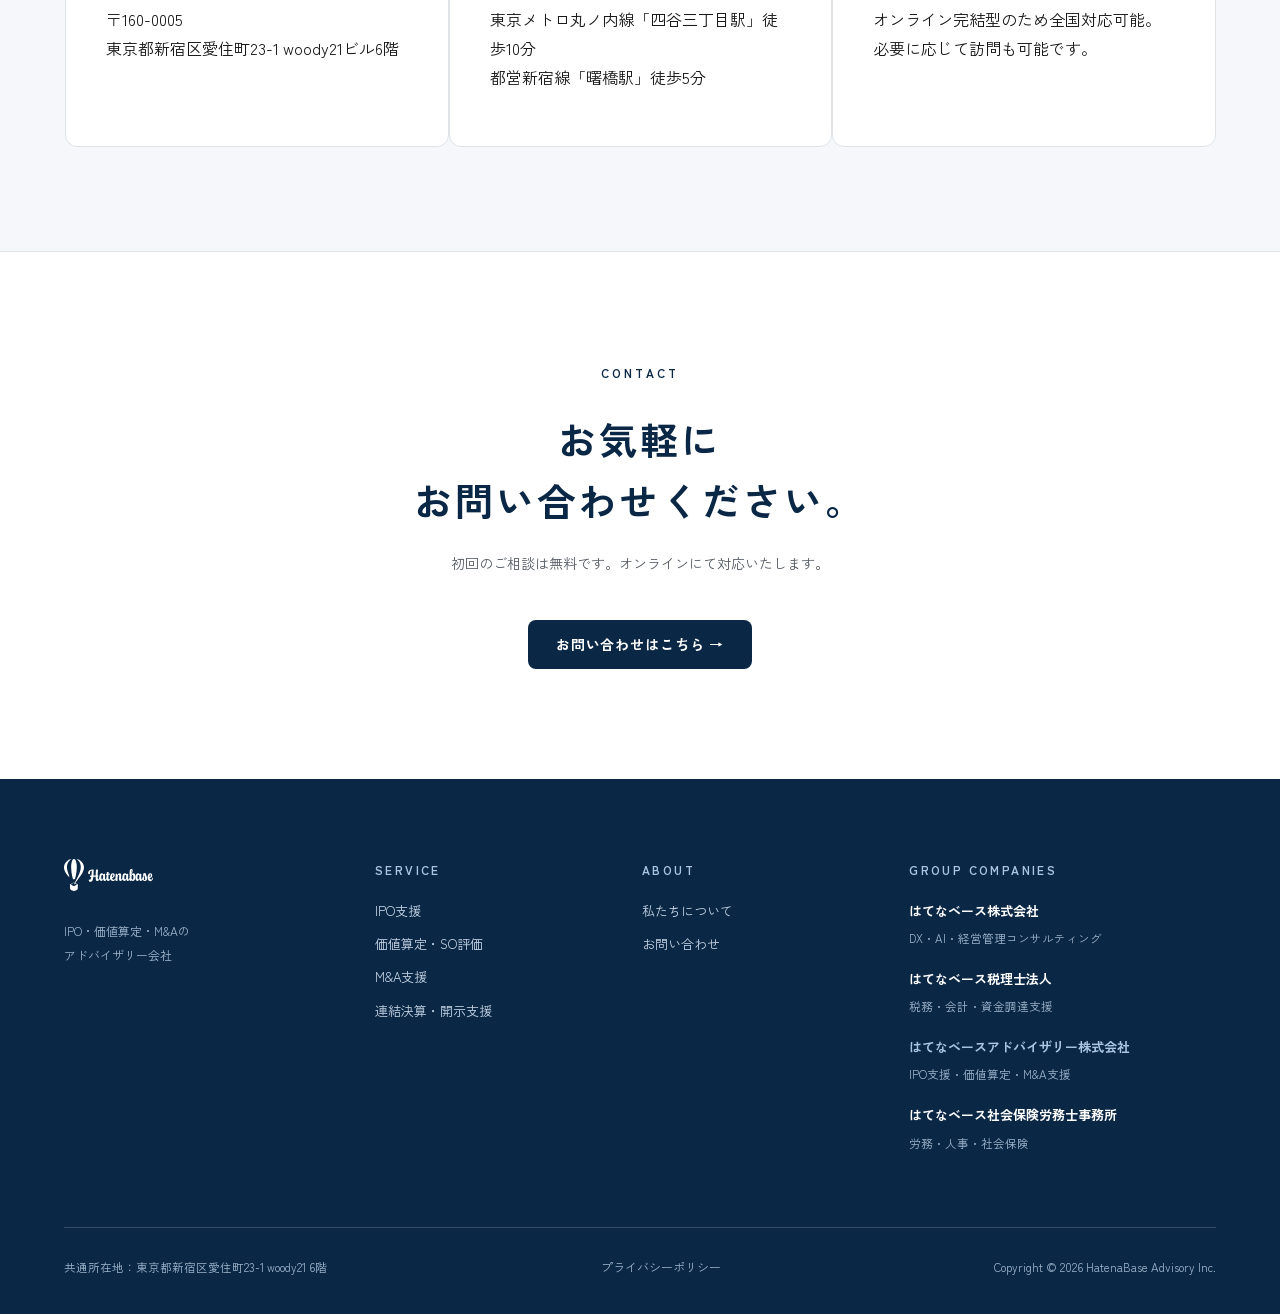
==== commit 8d4a1d63: "revert: about-us のメンバー欄を戻す（本番は editorial テーマで、メンバーは hatena-fas 側の fas-members.php が正本） Co-Authored-B" ====
--- a/about-us.html
+++ b/about-us.html
@@ -34,12 +34,6 @@
 </dl></div>
 </div></section>
 
-<section class="sec" id="team"><div class="wrap">
-<div class="sh"><span class="leaf"></span><span class="en">TEAM</span><h2>メンバー</h2><span class="rleaf"></span></div>
-<div class="team">
-<div class="tm"><div class="tmimg"><img src="assets/images/miyazawa-profile.jpg" alt="宮澤 孝慈" width="120" height="120" loading="lazy" style="width:100%;height:100%;border-radius:50%;object-fit:cover;display:block"></div><h3>宮澤　孝慈</h3><div class="tmen">Koji Miyazawa</div><div class="tmrole">業務システム・DX担当 / はてなベース株式会社 CTO</div><p>グループ全体の技術と業務システムを統括。開示や決算の周辺業務をクラウドとAIエージェントで自動化する設計を担当し、資料の回収から確認までの手順を仕組みに落とします。</p></div>
-</div>
-</div></section>
 <section class="sec" id="group"><div class="wrap"><div class="sh"><span class="leaf"></span><span class="en">GROUP</span><h2>はてなベースグループ</h2><span class="rleaf"></span></div><div class="fgrid"><a class="fc" href="https://hatenabase.jp/" target="_blank" rel="noopener"><span class="geo"><i class="n tl"></i><i class="s o"></i><i class="b"></i><i></i></span><h3>はてなベース株式会社</h3><p>会計DX・研修・データ・DX。AIエージェントを活用したバックオフィスDXを専門とするコンサルティング会社。</p><span class="note">hatenabase.jp ↗</span></a><a class="fc" href="https://tax.hatenabase.jp/" target="_blank" rel="noopener"><span class="geo"><i class="b o"></i><i></i><i class="s bl"></i><i class="n"></i></span><h3>はてなベース税理士法人</h3><p>税務顧問・資金調達支援。スタートアップ・グロース支援部とミドルマーケット支援部の2部門で、記帳代行から高度な税務相談まで対応。</p><span class="note">tax.hatenabase.jp ↗</span></a><div class="fc" style="background:var(--sub)"><span class="geo"><i class="p o"></i><i class="n br"></i><i class="n"></i><i class="s o"></i></span><h3>はてなベースアドバイザリー株式会社</h3><p>IPO支援・価値算定・M&amp;A支援・連結決算・開示支援を担うアドバイザリー会社。本サイト。</p><span class="note">fas.hatenabase.jp</span></div><div class="fc"><span class="geo"><i class="s bl"></i><i class="b"></i><i class="n o"></i><i class="p tr"></i></span><h3>はてなベース社会保険労務士事務所</h3><p>労働社会保険・給与計算・労務アドバイザリー・労務DX。クラウド人事労務システムを前提にした社会保険労務士事務所。</p><span class="note">サイト準備中</span></div></div></div></section>
 
 <section class="sec secsub" id="access"><div class="wrap">
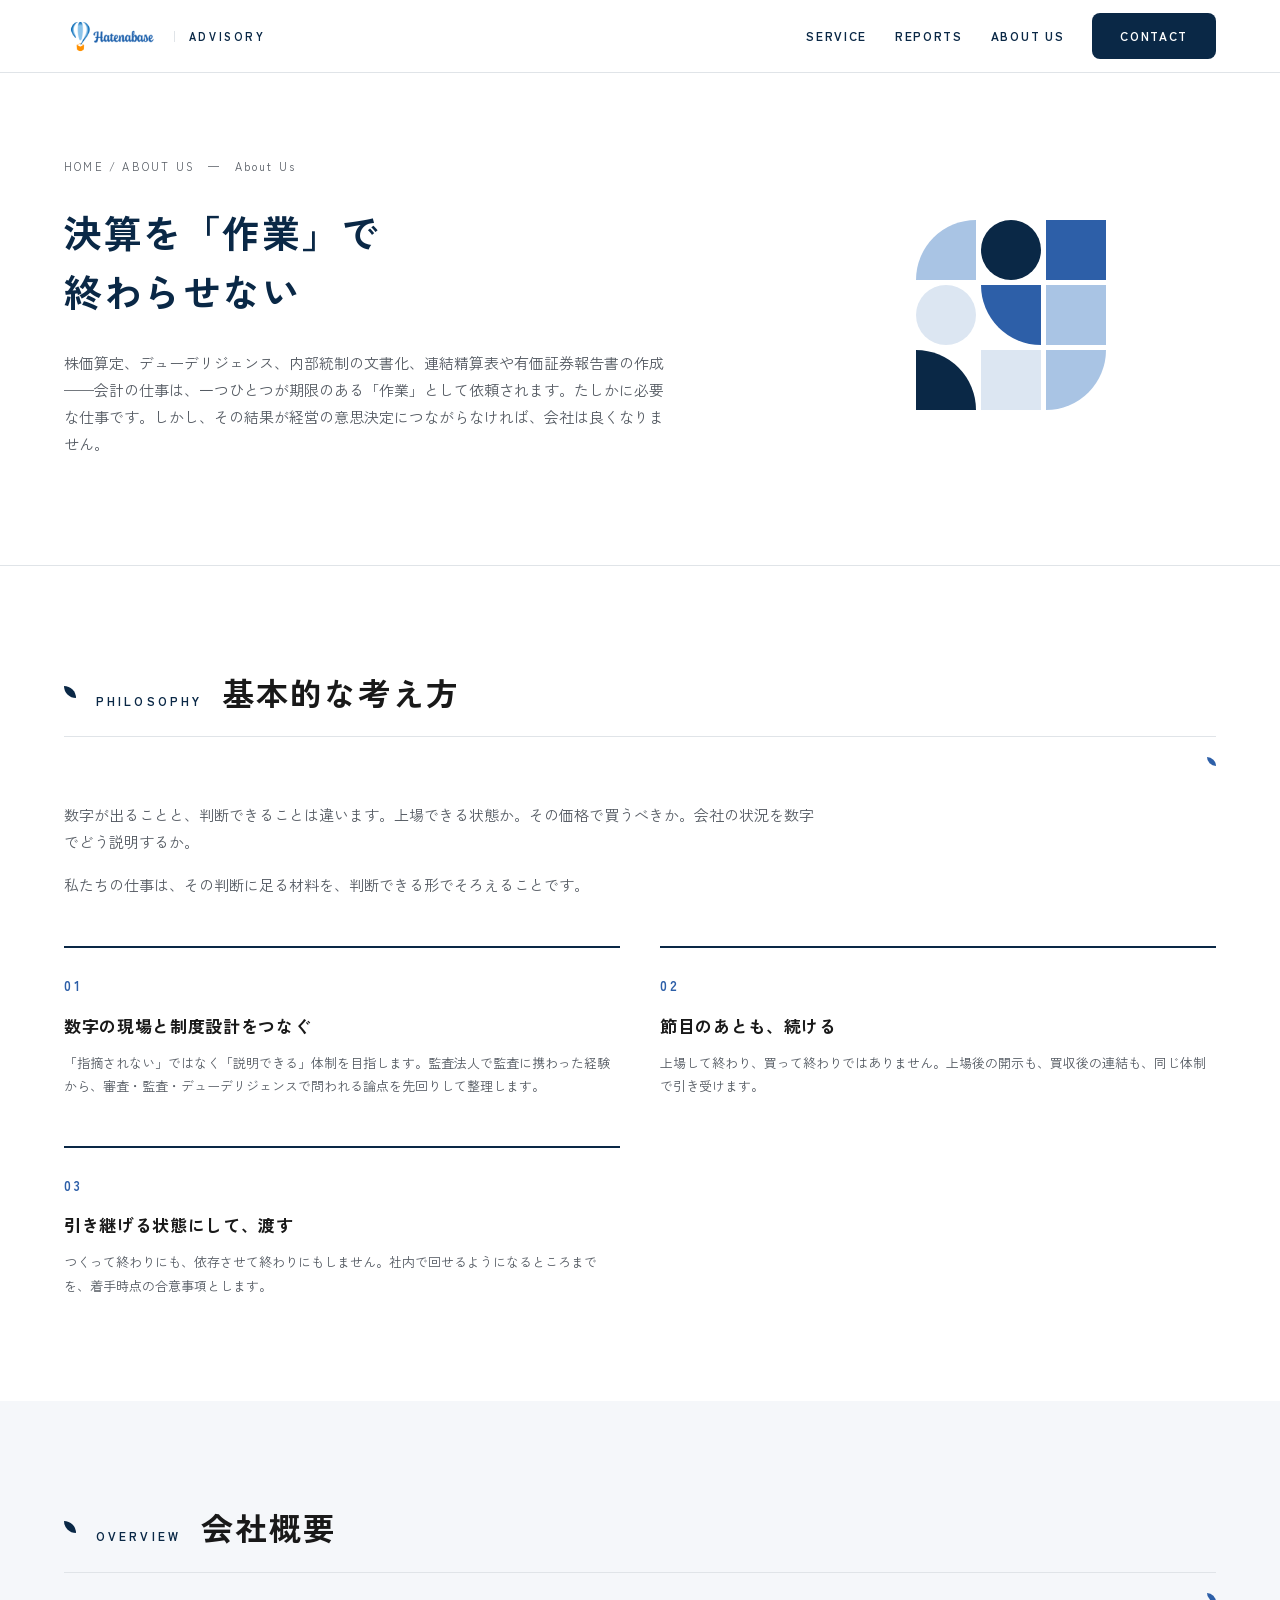
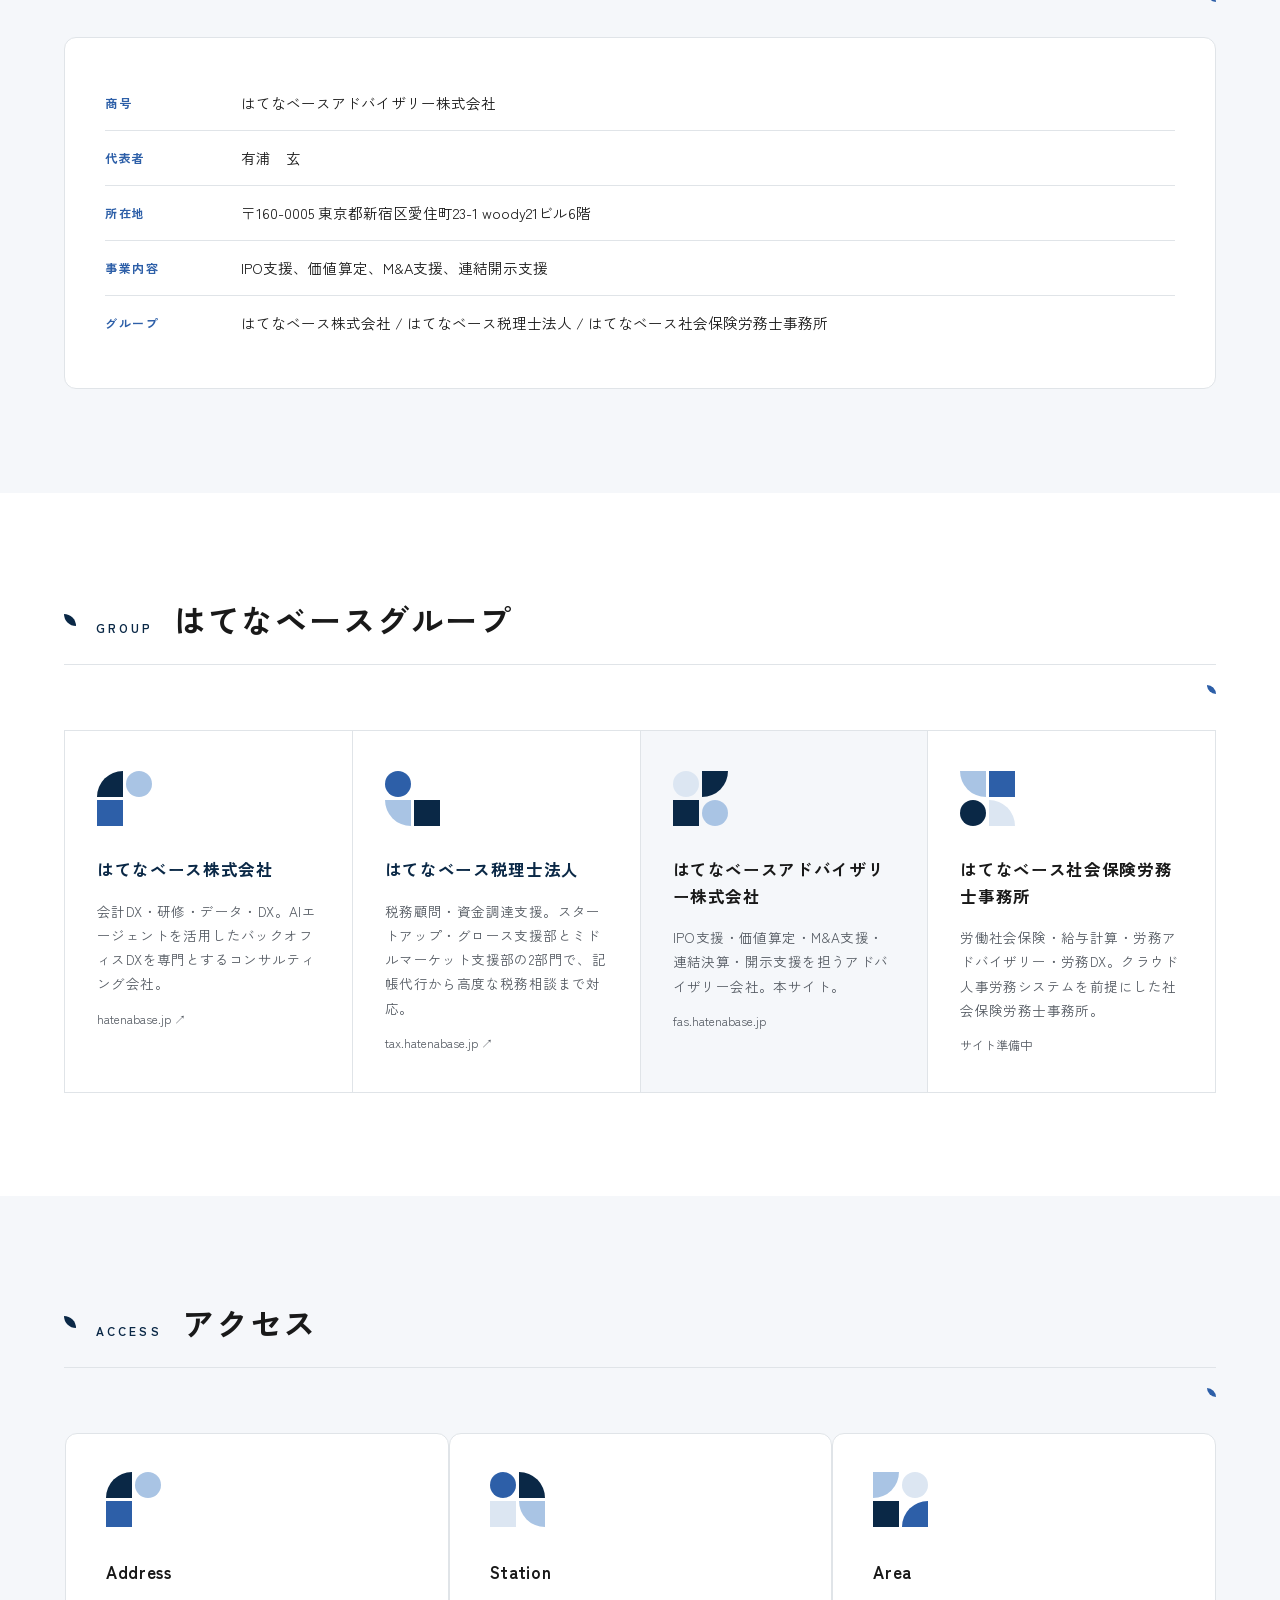
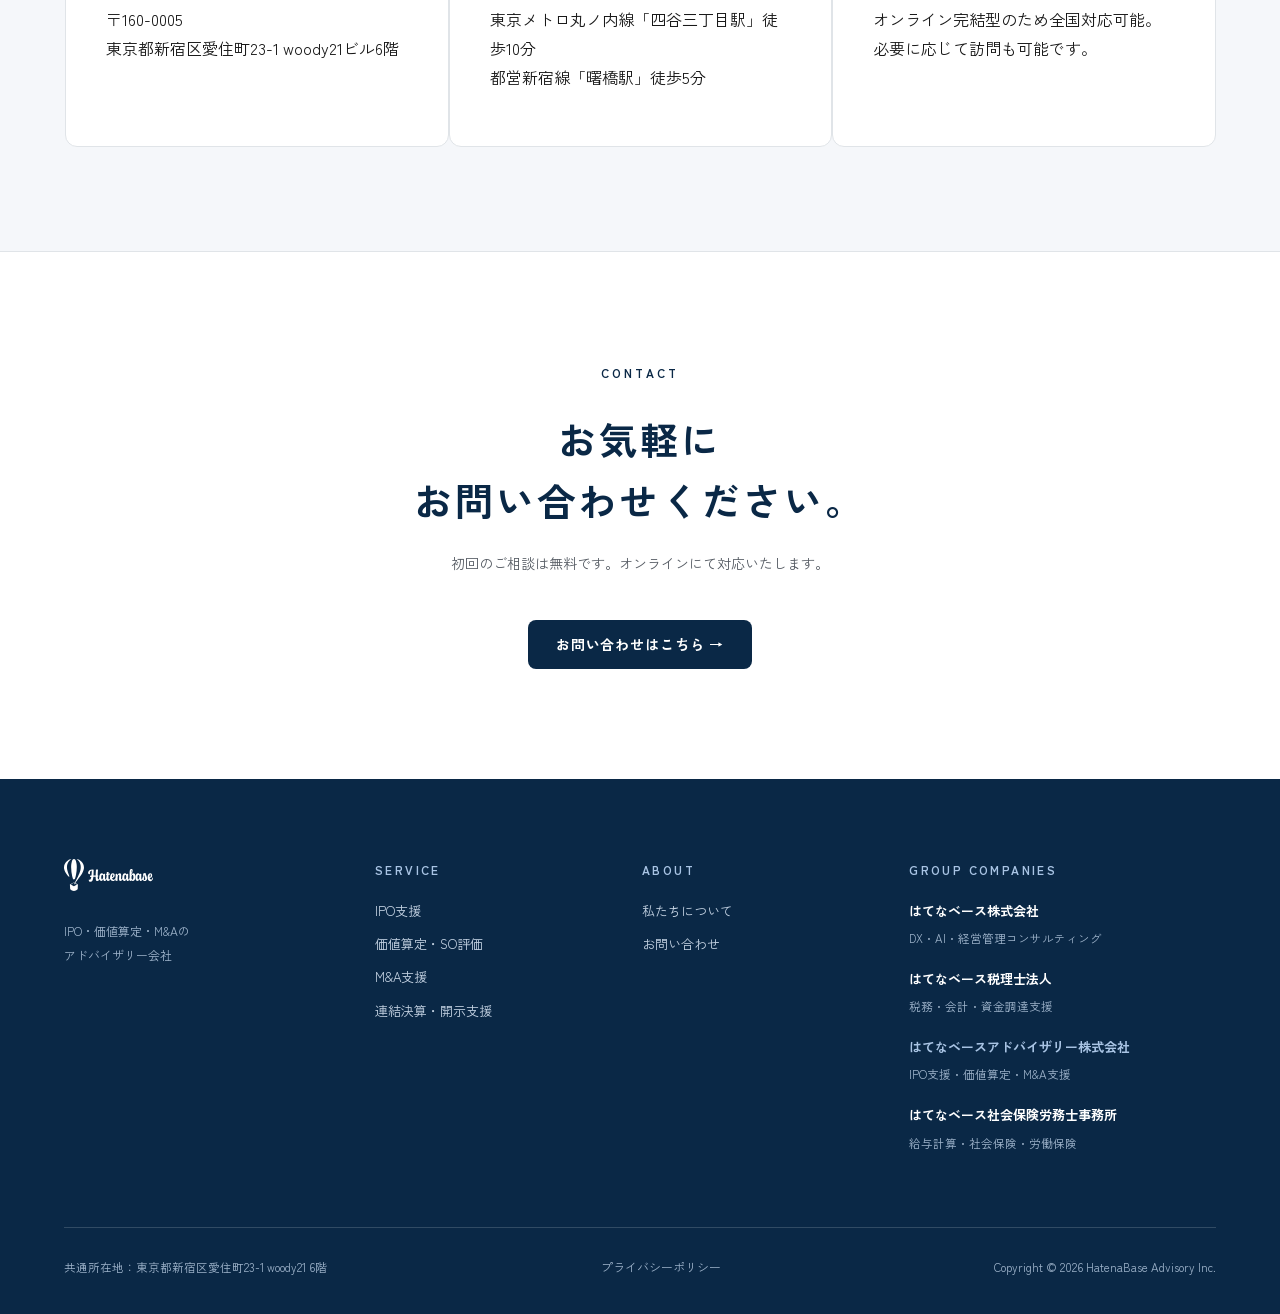
==== commit a3c4fe53: "fix: update contact note and labor office footer copy" ====
--- a/about-us.html
+++ b/about-us.html
@@ -47,6 +47,6 @@
 
 <section class="cband" id="contact" style="border-top:1px solid var(--line)"><span class="en">CONTACT</span><h2>お気軽に<br>お問い合わせください。</h2><p>初回のご相談は無料です。オンラインにて対応いたします。</p><a class="cta" href="contact.html">お問い合わせはこちら →</a></section>
 </main>
-<footer class="ft"><div class="wrap"><div class="ftg"><div><img class="ftlogo" src="assets/images/hatenabase-logo-white.svg" alt="Hatenabase"><div class="ftsub">IPO・価値算定・M&amp;Aの<br>アドバイザリー会社</div></div><div><div class="fth">SERVICE</div><div class="ftcol"><a href="service.html#ipo">IPO支援</a><a href="service.html#valuation">価値算定・SO評価</a><a href="service.html#ma">M&amp;A支援</a><a href="service.html#disclosure">連結決算・開示支援</a></div></div><div><div class="fth">ABOUT</div><div class="ftcol"><a href="about-us.html">私たちについて</a><a href="contact.html">お問い合わせ</a></div></div><div><div class="fth">GROUP COMPANIES</div><div class="gco"><a href="https://hatenabase.jp/" target="_blank" rel="noopener"><b>はてなベース株式会社</b></a><span>DX・AI・経営管理コンサルティング</span></div><div class="gco"><a href="https://tax.hatenabase.jp/" target="_blank" rel="noopener"><b>はてなベース税理士法人</b></a><span>税務・会計・資金調達支援</span></div><div class="gco cur"><b>はてなベースアドバイザリー株式会社</b><span>IPO支援・価値算定・M&amp;A支援</span></div><div class="gco"><a href="https://sr.hatenabase.jp/" target="_blank" rel="noopener"><b>はてなベース社会保険労務士事務所</b></a><span>労務・人事・社会保険</span></div></div></div><div class="ftbtm"><span>共通所在地：東京都新宿区愛住町23-1 woody21 6階</span><span class="ftlegal"><a href="privacy-policy.html">プライバシーポリシー</a></span><span>Copyright © 2026 HatenaBase Advisory Inc.</span></div></div></footer>
+<footer class="ft"><div class="wrap"><div class="ftg"><div><img class="ftlogo" src="assets/images/hatenabase-logo-white.svg" alt="Hatenabase"><div class="ftsub">IPO・価値算定・M&amp;Aの<br>アドバイザリー会社</div></div><div><div class="fth">SERVICE</div><div class="ftcol"><a href="service.html#ipo">IPO支援</a><a href="service.html#valuation">価値算定・SO評価</a><a href="service.html#ma">M&amp;A支援</a><a href="service.html#disclosure">連結決算・開示支援</a></div></div><div><div class="fth">ABOUT</div><div class="ftcol"><a href="about-us.html">私たちについて</a><a href="contact.html">お問い合わせ</a></div></div><div><div class="fth">GROUP COMPANIES</div><div class="gco"><a href="https://hatenabase.jp/" target="_blank" rel="noopener"><b>はてなベース株式会社</b></a><span>DX・AI・経営管理コンサルティング</span></div><div class="gco"><a href="https://tax.hatenabase.jp/" target="_blank" rel="noopener"><b>はてなベース税理士法人</b></a><span>税務・会計・資金調達支援</span></div><div class="gco cur"><b>はてなベースアドバイザリー株式会社</b><span>IPO支援・価値算定・M&amp;A支援</span></div><div class="gco"><a href="https://sr.hatenabase.jp/" target="_blank" rel="noopener"><b>はてなベース社会保険労務士事務所</b></a><span>給与計算・社会保険・労働保険</span></div></div></div><div class="ftbtm"><span>共通所在地：東京都新宿区愛住町23-1 woody21 6階</span><span class="ftlegal"><a href="privacy-policy.html">プライバシーポリシー</a></span><span>Copyright © 2026 HatenaBase Advisory Inc.</span></div></div></footer>
 </body>
 </html>
